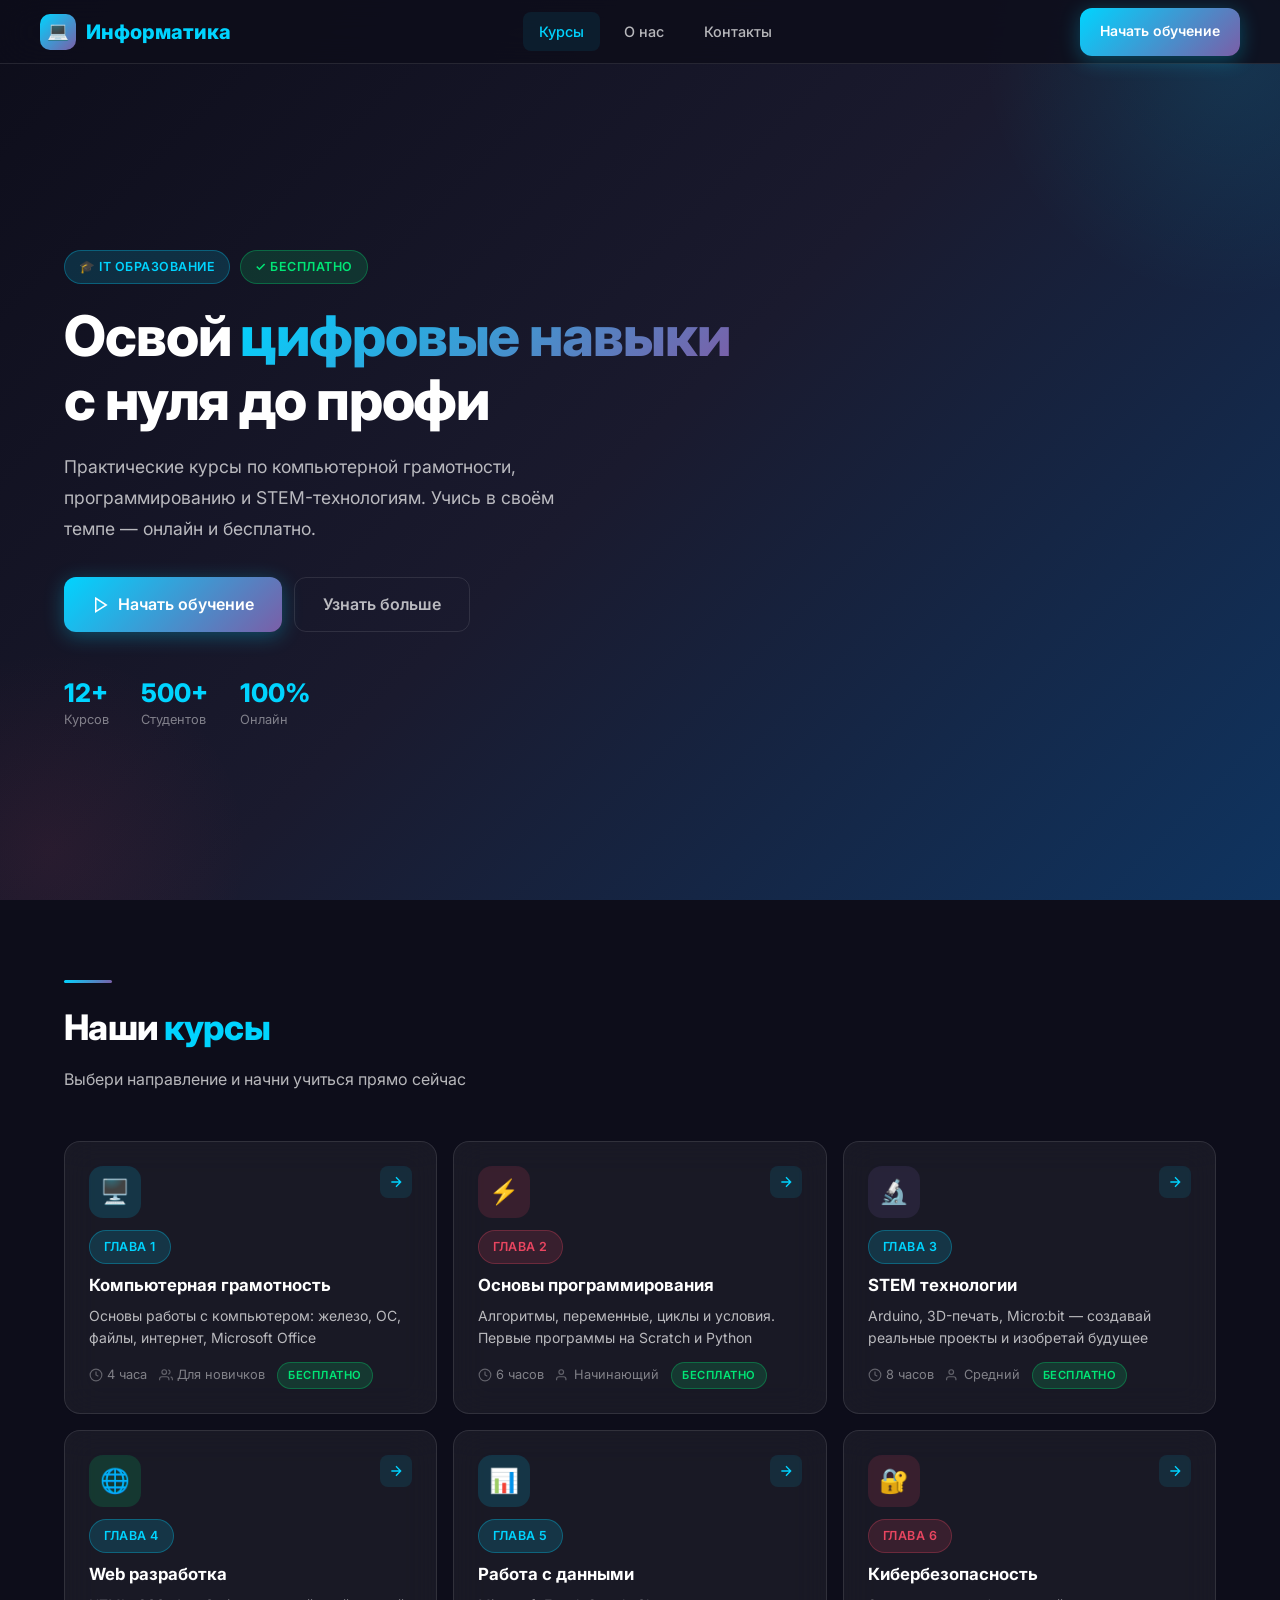
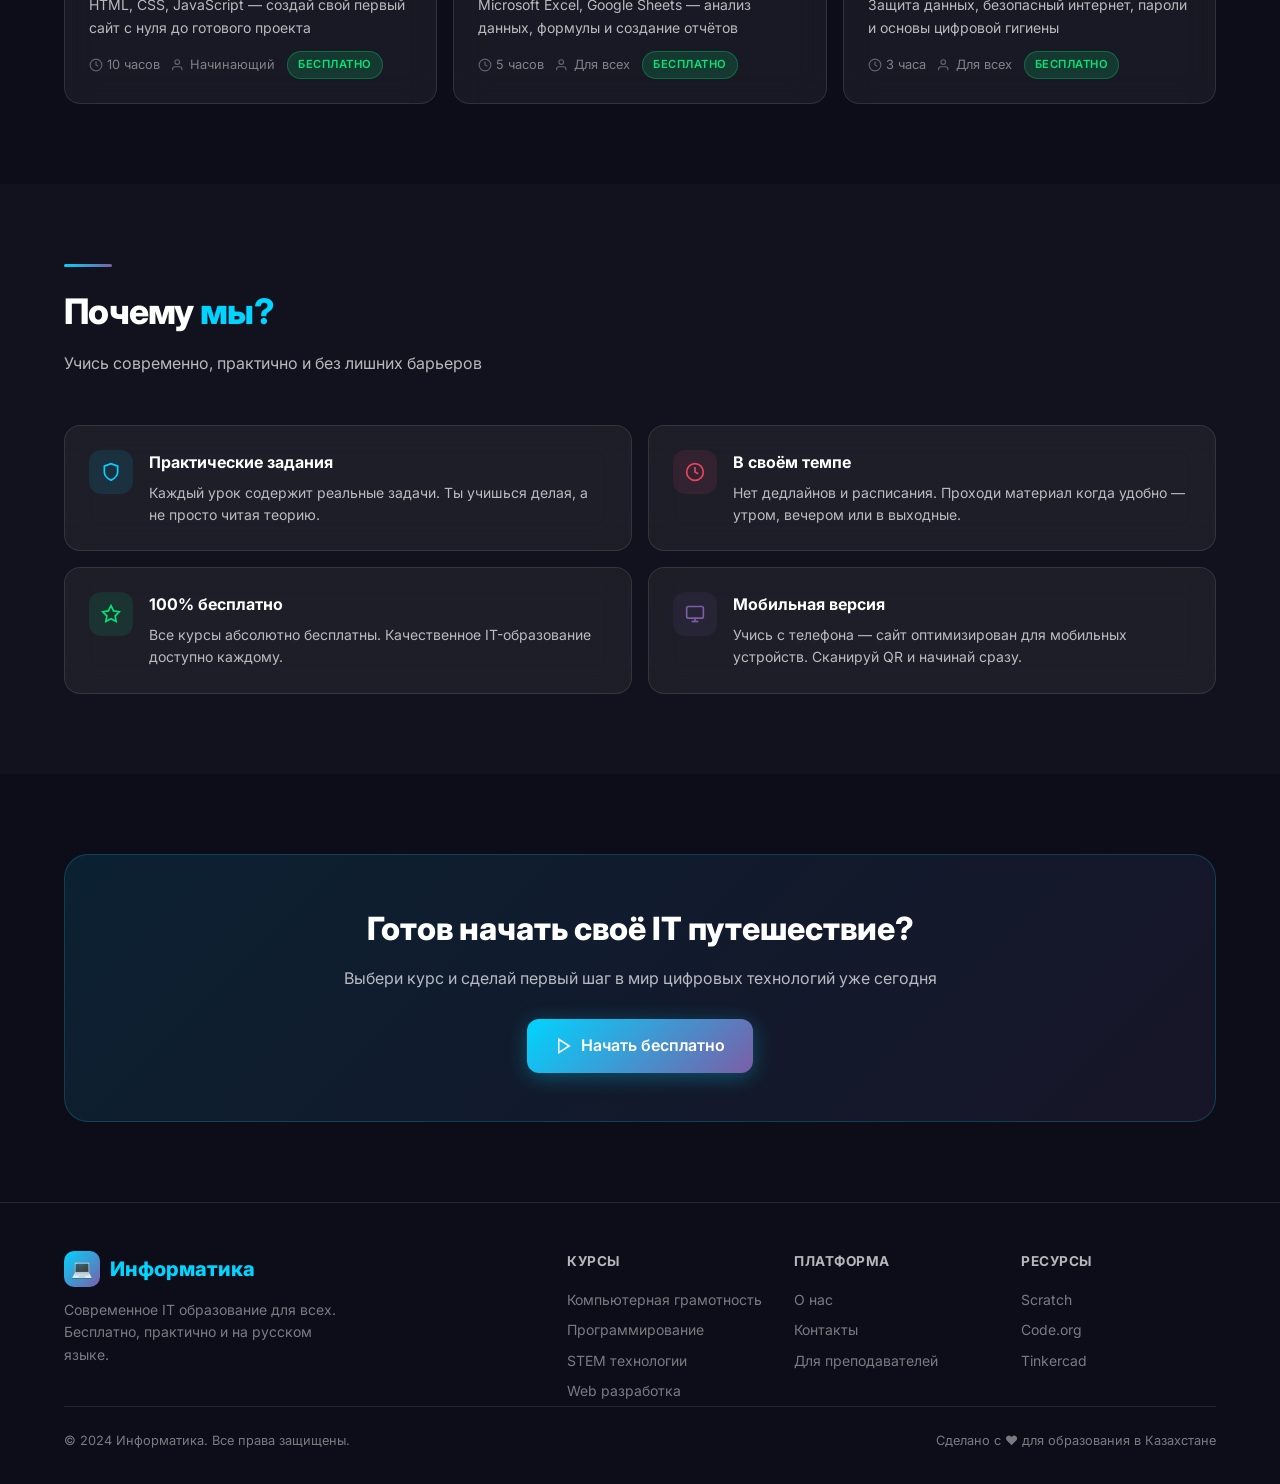
==== index.html @ bec2b143 "Initial commit: IT course platform — Informatika - index.html: main landing page with 6 course cards" ====
<!DOCTYPE html>
<html lang="ru">
<head>
  <meta charset="UTF-8">
  <meta name="viewport" content="width=device-width, initial-scale=1.0">
  <meta name="description" content="Информатика — онлайн курсы по IT и компьютерным технологиям">
  <title>Информатика | IT Курсы</title>
  <link rel="preconnect" href="https://fonts.googleapis.com">
  <link rel="preconnect" href="https://fonts.gstatic.com" crossorigin>
  <link href="https://fonts.googleapis.com/css2?family=Inter:wght@400;500;600;700;800&display=swap" rel="stylesheet">
  <link rel="stylesheet" href="css/style.css">
</head>
<body>

  <!-- NAVBAR -->
  <nav class="navbar" role="navigation" aria-label="Основная навигация">
    <div class="navbar-inner">
      <a href="index.html" class="nav-logo" aria-label="Информатика — главная">
        <div class="nav-logo-icon" aria-hidden="true">💻</div>
        <span>Инфор<span>матика</span></span>
      </a>
      <div class="nav-links" role="menubar">
        <a href="index.html" class="active" role="menuitem">Курсы</a>
        <a href="#features" role="menuitem">О нас</a>
        <a href="#contact" role="menuitem">Контакты</a>
      </div>
      <div class="nav-cta">
        <a href="#courses" class="btn btn-primary" style="padding:10px 20px;font-size:0.875rem;">Начать обучение</a>
      </div>
    </div>
  </nav>

  <!-- HERO -->
  <section class="hero" aria-label="Приветственный блок">
    <div class="container">
      <div class="hero-content">
        <div class="hero-eyebrow fade-up">
          <span class="badge badge-blue">🎓 IT Образование</span>
          <span class="badge badge-green">✓ Бесплатно</span>
        </div>
        <h1 class="hero-title fade-up fade-up-1">
          Освой <span class="gradient-text">цифровые навыки</span><br>с нуля до профи
        </h1>
        <p class="hero-desc fade-up fade-up-2">
          Практические курсы по компьютерной грамотности, программированию и STEM-технологиям.
          Учись в своём темпе — онлайн и бесплатно.
        </p>
        <div class="hero-actions fade-up fade-up-3">
          <a href="#courses" class="btn btn-primary">
            <svg width="18" height="18" fill="none" stroke="currentColor" stroke-width="2" viewBox="0 0 24 24" aria-hidden="true"><polygon points="5 3 19 12 5 21 5 3"/></svg>
            Начать обучение
          </a>
          <a href="#features" class="btn btn-outline">Узнать больше</a>
        </div>
        <div class="hero-stats fade-up fade-up-4" aria-label="Статистика платформы">
          <div class="stat-item">
            <span class="stat-value">12+</span>
            <span class="stat-label">Курсов</span>
          </div>
          <div class="stat-item">
            <span class="stat-value">500+</span>
            <span class="stat-label">Студентов</span>
          </div>
          <div class="stat-item">
            <span class="stat-value">100%</span>
            <span class="stat-label">Онлайн</span>
          </div>
        </div>
      </div>
    </div>
  </section>

  <!-- COURSES -->
  <section id="courses" class="section" aria-label="Каталог курсов">
    <div class="container">
      <div class="section-heading">
        <div class="divider" aria-hidden="true"></div>
        <h2>Наши <span class="accent">курсы</span></h2>
        <p>Выбери направление и начни учиться прямо сейчас</p>
      </div>

      <div class="courses-grid" role="list">

        <!-- Course 1 -->
        <a href="course.html" class="glass-card course-card" role="listitem" aria-label="Компьютерная грамотность">
          <div class="course-card-top">
            <div class="course-icon blue" aria-hidden="true">🖥️</div>
            <div class="course-arrow" aria-hidden="true">
              <svg width="16" height="16" fill="none" stroke="currentColor" stroke-width="2" viewBox="0 0 24 24"><path d="M5 12h14M12 5l7 7-7 7"/></svg>
            </div>
          </div>
          <div>
            <div style="margin-bottom:8px;"><span class="badge badge-blue">Глава 1</span></div>
            <h3>Компьютерная грамотность</h3>
            <p>Основы работы с компьютером: железо, ОС, файлы, интернет, Microsoft Office</p>
          </div>
          <div class="course-meta" aria-label="Информация о курсе">
            <span class="course-meta-item">
              <svg viewBox="0 0 24 24" fill="none" stroke="currentColor" stroke-width="2" aria-hidden="true"><circle cx="12" cy="12" r="10"/><polyline points="12 6 12 12 16 14"/></svg>
              4 часа
            </span>
            <span class="course-meta-item">
              <svg viewBox="0 0 24 24" fill="none" stroke="currentColor" stroke-width="2" aria-hidden="true"><path d="M17 21v-2a4 4 0 0 0-4-4H5a4 4 0 0 0-4 4v2"/><circle cx="9" cy="7" r="4"/><path d="M23 21v-2a4 4 0 0 0-3-3.87"/><path d="M16 3.13a4 4 0 0 1 0 7.75"/></svg>
              Для новичков
            </span>
            <span class="badge badge-green" style="font-size:0.7rem;padding:4px 10px;">Бесплатно</span>
          </div>
        </a>

        <!-- Course 2 -->
        <div class="glass-card course-card" role="listitem" aria-label="Основы программирования">
          <div class="course-card-top">
            <div class="course-icon red" aria-hidden="true">⚡</div>
            <div class="course-arrow" aria-hidden="true">
              <svg width="16" height="16" fill="none" stroke="currentColor" stroke-width="2" viewBox="0 0 24 24"><path d="M5 12h14M12 5l7 7-7 7"/></svg>
            </div>
          </div>
          <div>
            <div style="margin-bottom:8px;"><span class="badge badge-red">Глава 2</span></div>
            <h3>Основы программирования</h3>
            <p>Алгоритмы, переменные, циклы и условия. Первые программы на Scratch и Python</p>
          </div>
          <div class="course-meta">
            <span class="course-meta-item">
              <svg viewBox="0 0 24 24" fill="none" stroke="currentColor" stroke-width="2" aria-hidden="true"><circle cx="12" cy="12" r="10"/><polyline points="12 6 12 12 16 14"/></svg>
              6 часов
            </span>
            <span class="course-meta-item">
              <svg viewBox="0 0 24 24" fill="none" stroke="currentColor" stroke-width="2" aria-hidden="true"><path d="M17 21v-2a4 4 0 0 0-4-4H5a4 4 0 0 0-4 4v2"/><circle cx="9" cy="7" r="4"/></svg>
              Начинающий
            </span>
            <span class="badge badge-green" style="font-size:0.7rem;padding:4px 10px;">Бесплатно</span>
          </div>
        </div>

        <!-- Course 3 -->
        <div class="glass-card course-card" role="listitem" aria-label="STEM технологии">
          <div class="course-card-top">
            <div class="course-icon purple" aria-hidden="true">🔬</div>
            <div class="course-arrow" aria-hidden="true">
              <svg width="16" height="16" fill="none" stroke="currentColor" stroke-width="2" viewBox="0 0 24 24"><path d="M5 12h14M12 5l7 7-7 7"/></svg>
            </div>
          </div>
          <div>
            <div style="margin-bottom:8px;"><span class="badge badge-blue">Глава 3</span></div>
            <h3>STEM технологии</h3>
            <p>Arduino, 3D-печать, Micro:bit — создавай реальные проекты и изобретай будущее</p>
          </div>
          <div class="course-meta">
            <span class="course-meta-item">
              <svg viewBox="0 0 24 24" fill="none" stroke="currentColor" stroke-width="2" aria-hidden="true"><circle cx="12" cy="12" r="10"/><polyline points="12 6 12 12 16 14"/></svg>
              8 часов
            </span>
            <span class="course-meta-item">
              <svg viewBox="0 0 24 24" fill="none" stroke="currentColor" stroke-width="2" aria-hidden="true"><path d="M17 21v-2a4 4 0 0 0-4-4H5a4 4 0 0 0-4 4v2"/><circle cx="9" cy="7" r="4"/></svg>
              Средний
            </span>
            <span class="badge badge-green" style="font-size:0.7rem;padding:4px 10px;">Бесплатно</span>
          </div>
        </div>

        <!-- Course 4 -->
        <div class="glass-card course-card" role="listitem" aria-label="Web разработка">
          <div class="course-card-top">
            <div class="course-icon green" aria-hidden="true">🌐</div>
            <div class="course-arrow" aria-hidden="true">
              <svg width="16" height="16" fill="none" stroke="currentColor" stroke-width="2" viewBox="0 0 24 24"><path d="M5 12h14M12 5l7 7-7 7"/></svg>
            </div>
          </div>
          <div>
            <div style="margin-bottom:8px;"><span class="badge badge-blue">Глава 4</span></div>
            <h3>Web разработка</h3>
            <p>HTML, CSS, JavaScript — создай свой первый сайт с нуля до готового проекта</p>
          </div>
          <div class="course-meta">
            <span class="course-meta-item">
              <svg viewBox="0 0 24 24" fill="none" stroke="currentColor" stroke-width="2" aria-hidden="true"><circle cx="12" cy="12" r="10"/><polyline points="12 6 12 12 16 14"/></svg>
              10 часов
            </span>
            <span class="course-meta-item">
              <svg viewBox="0 0 24 24" fill="none" stroke="currentColor" stroke-width="2" aria-hidden="true"><path d="M17 21v-2a4 4 0 0 0-4-4H5a4 4 0 0 0-4 4v2"/><circle cx="9" cy="7" r="4"/></svg>
              Начинающий
            </span>
            <span class="badge badge-green" style="font-size:0.7rem;padding:4px 10px;">Бесплатно</span>
          </div>
        </div>

        <!-- Course 5 -->
        <div class="glass-card course-card" role="listitem" aria-label="Работа с данными">
          <div class="course-card-top">
            <div class="course-icon blue" aria-hidden="true">📊</div>
            <div class="course-arrow" aria-hidden="true">
              <svg width="16" height="16" fill="none" stroke="currentColor" stroke-width="2" viewBox="0 0 24 24"><path d="M5 12h14M12 5l7 7-7 7"/></svg>
            </div>
          </div>
          <div>
            <div style="margin-bottom:8px;"><span class="badge badge-blue">Глава 5</span></div>
            <h3>Работа с данными</h3>
            <p>Microsoft Excel, Google Sheets — анализ данных, формулы и создание отчётов</p>
          </div>
          <div class="course-meta">
            <span class="course-meta-item">
              <svg viewBox="0 0 24 24" fill="none" stroke="currentColor" stroke-width="2" aria-hidden="true"><circle cx="12" cy="12" r="10"/><polyline points="12 6 12 12 16 14"/></svg>
              5 часов
            </span>
            <span class="course-meta-item">
              <svg viewBox="0 0 24 24" fill="none" stroke="currentColor" stroke-width="2" aria-hidden="true"><path d="M17 21v-2a4 4 0 0 0-4-4H5a4 4 0 0 0-4 4v2"/><circle cx="9" cy="7" r="4"/></svg>
              Для всех
            </span>
            <span class="badge badge-green" style="font-size:0.7rem;padding:4px 10px;">Бесплатно</span>
          </div>
        </div>

        <!-- Course 6 -->
        <div class="glass-card course-card" role="listitem" aria-label="Кибербезопасность">
          <div class="course-card-top">
            <div class="course-icon red" aria-hidden="true">🔐</div>
            <div class="course-arrow" aria-hidden="true">
              <svg width="16" height="16" fill="none" stroke="currentColor" stroke-width="2" viewBox="0 0 24 24"><path d="M5 12h14M12 5l7 7-7 7"/></svg>
            </div>
          </div>
          <div>
            <div style="margin-bottom:8px;"><span class="badge badge-red">Глава 6</span></div>
            <h3>Кибербезопасность</h3>
            <p>Защита данных, безопасный интернет, пароли и основы цифровой гигиены</p>
          </div>
          <div class="course-meta">
            <span class="course-meta-item">
              <svg viewBox="0 0 24 24" fill="none" stroke="currentColor" stroke-width="2" aria-hidden="true"><circle cx="12" cy="12" r="10"/><polyline points="12 6 12 12 16 14"/></svg>
              3 часа
            </span>
            <span class="course-meta-item">
              <svg viewBox="0 0 24 24" fill="none" stroke="currentColor" stroke-width="2" aria-hidden="true"><path d="M17 21v-2a4 4 0 0 0-4-4H5a4 4 0 0 0-4 4v2"/><circle cx="9" cy="7" r="4"/></svg>
              Для всех
            </span>
            <span class="badge badge-green" style="font-size:0.7rem;padding:4px 10px;">Бесплатно</span>
          </div>
        </div>

      </div>
    </div>
  </section>

  <!-- FEATURES -->
  <section id="features" class="section" style="background:rgba(255,255,255,0.02);" aria-label="Преимущества">
    <div class="container">
      <div class="section-heading">
        <div class="divider" aria-hidden="true"></div>
        <h2>Почему <span class="accent">мы?</span></h2>
        <p>Учись современно, практично и без лишних барьеров</p>
      </div>

      <div class="features-grid">
        <div class="glass-card feature-card">
          <div class="feature-icon" aria-hidden="true">
            <svg viewBox="0 0 24 24" fill="none" stroke="currentColor" stroke-width="2"><path d="M12 22s8-4 8-10V5l-8-3-8 3v7c0 6 8 10 8 10z"/></svg>
          </div>
          <div class="feature-content">
            <h3>Практические задания</h3>
            <p>Каждый урок содержит реальные задачи. Ты учишься делая, а не просто читая теорию.</p>
          </div>
        </div>

        <div class="glass-card feature-card">
          <div class="feature-icon red" aria-hidden="true">
            <svg viewBox="0 0 24 24" fill="none" stroke="currentColor" stroke-width="2"><circle cx="12" cy="12" r="10"/><polyline points="12 6 12 12 16 14"/></svg>
          </div>
          <div class="feature-content">
            <h3>В своём темпе</h3>
            <p>Нет дедлайнов и расписания. Проходи материал когда удобно — утром, вечером или в выходные.</p>
          </div>
        </div>

        <div class="glass-card feature-card">
          <div class="feature-icon green" aria-hidden="true">
            <svg viewBox="0 0 24 24" fill="none" stroke="currentColor" stroke-width="2"><path d="M12 2l3.09 6.26L22 9.27l-5 4.87 1.18 6.88L12 17.77l-6.18 3.25L7 14.14 2 9.27l6.91-1.01L12 2z"/></svg>
          </div>
          <div class="feature-content">
            <h3>100% бесплатно</h3>
            <p>Все курсы абсолютно бесплатны. Качественное IT-образование доступно каждому.</p>
          </div>
        </div>

        <div class="glass-card feature-card">
          <div class="feature-icon purple" aria-hidden="true">
            <svg viewBox="0 0 24 24" fill="none" stroke="currentColor" stroke-width="2"><rect x="2" y="3" width="20" height="14" rx="2" ry="2"/><line x1="8" y1="21" x2="16" y2="21"/><line x1="12" y1="17" x2="12" y2="21"/></svg>
          </div>
          <div class="feature-content">
            <h3>Мобильная версия</h3>
            <p>Учись с телефона — сайт оптимизирован для мобильных устройств. Сканируй QR и начинай сразу.</p>
          </div>
        </div>
      </div>
    </div>
  </section>

  <!-- CTA -->
  <section class="section" id="contact" aria-label="Призыв к действию">
    <div class="container">
      <div class="cta-banner">
        <h2>Готов начать своё <span class="gradient-text">IT путешествие?</span></h2>
        <p>Выбери курс и сделай первый шаг в мир цифровых технологий уже сегодня</p>
        <a href="#courses" class="btn btn-primary">
          <svg width="18" height="18" fill="none" stroke="currentColor" stroke-width="2" viewBox="0 0 24 24" aria-hidden="true"><polygon points="5 3 19 12 5 21 5 3"/></svg>
          Начать бесплатно
        </a>
      </div>
    </div>
  </section>

  <!-- FOOTER -->
  <footer role="contentinfo">
    <div class="container">
      <div class="footer-inner">
        <div class="footer-brand">
          <a href="index.html" class="nav-logo" style="margin-bottom:0;">
            <div class="nav-logo-icon" aria-hidden="true">💻</div>
            <span>Инфор<span>матика</span></span>
          </a>
          <p>Современное IT образование для всех. Бесплатно, практично и на русском языке.</p>
        </div>

        <nav class="footer-links-grid" aria-label="Навигация в подвале">
          <div class="footer-col">
            <h4>Курсы</h4>
            <a href="course.html">Компьютерная грамотность</a>
            <a href="#">Программирование</a>
            <a href="#">STEM технологии</a>
            <a href="#">Web разработка</a>
          </div>
          <div class="footer-col">
            <h4>Платформа</h4>
            <a href="#">О нас</a>
            <a href="#">Контакты</a>
            <a href="#">Для преподавателей</a>
          </div>
          <div class="footer-col">
            <h4>Ресурсы</h4>
            <a href="#">Scratch</a>
            <a href="#">Code.org</a>
            <a href="#">Tinkercad</a>
          </div>
        </nav>
      </div>

      <div class="footer-bottom">
        <p>© 2024 Информатика. Все права защищены.</p>
        <p>Сделано с ❤ для образования в Казахстане</p>
      </div>
    </div>
  </footer>

  <!-- BACK TO TOP -->
  <button class="back-to-top" id="backToTop" aria-label="Вернуться наверх">
    <svg fill="none" stroke="currentColor" stroke-width="2" viewBox="0 0 24 24" aria-hidden="true"><path d="M18 15l-6-6-6 6"/></svg>
  </button>

  <script src="js/main.js"></script>
</body>
</html>
---- css/style.css ----
/* ===== CSS VARIABLES ===== */
:root {
  --bg-primary: #0d0d1a;
  --bg-secondary: #1a1a2e;
  --bg-card: rgba(255, 255, 255, 0.05);
  --bg-card-hover: rgba(255, 255, 255, 0.09);
  --border-glass: rgba(255, 255, 255, 0.1);
  --accent-blue: #00d4ff;
  --accent-red: #e94560;
  --accent-purple: #7b5ea7;
  --text-primary: #ffffff;
  --text-secondary: rgba(255, 255, 255, 0.7);
  --text-muted: rgba(255, 255, 255, 0.45);
  --gradient-hero: linear-gradient(135deg, #0d0d1a 0%, #1a1a2e 50%, #0f3460 100%);
  --gradient-accent: linear-gradient(135deg, #00d4ff, #7b5ea7);
  --gradient-red: linear-gradient(135deg, #e94560, #ff6b6b);
  --shadow-glass: 0 8px 32px rgba(0, 0, 0, 0.4);
  --shadow-card: 0 4px 24px rgba(0, 212, 255, 0.1);
  --radius-card: 16px;
  --radius-btn: 12px;
  --transition: all 0.3s cubic-bezier(0.4, 0, 0.2, 1);
  --font-main: 'Inter', -apple-system, BlinkMacSystemFont, sans-serif;
}

/* ===== RESET & BASE ===== */
*, *::before, *::after { box-sizing: border-box; margin: 0; padding: 0; }

html { font-size: 16px; scroll-behavior: smooth; }

body {
  font-family: var(--font-main);
  background: var(--bg-primary);
  color: var(--text-primary);
  line-height: 1.6;
  min-height: 100dvh;
  overflow-x: hidden;
}

img { max-width: 100%; height: auto; display: block; }
a { text-decoration: none; color: inherit; }
ul { list-style: none; }

/* ===== SCROLLBAR ===== */
::-webkit-scrollbar { width: 4px; }
::-webkit-scrollbar-track { background: var(--bg-secondary); }
::-webkit-scrollbar-thumb { background: var(--accent-blue); border-radius: 2px; }

/* ===== GLASS CARD ===== */
.glass-card {
  background: var(--bg-card);
  backdrop-filter: blur(16px);
  -webkit-backdrop-filter: blur(16px);
  border: 1px solid var(--border-glass);
  border-radius: var(--radius-card);
  transition: var(--transition);
}
.glass-card:hover {
  background: var(--bg-card-hover);
  border-color: rgba(0, 212, 255, 0.3);
  box-shadow: var(--shadow-card);
  transform: translateY(-2px);
}

/* ===== BUTTONS ===== */
.btn {
  display: inline-flex;
  align-items: center;
  justify-content: center;
  gap: 8px;
  padding: 14px 28px;
  border-radius: var(--radius-btn);
  font-size: 1rem;
  font-weight: 600;
  cursor: pointer;
  border: none;
  transition: var(--transition);
  min-height: 48px;
  touch-action: manipulation;
  white-space: nowrap;
}
.btn-primary {
  background: var(--gradient-accent);
  color: #fff;
  box-shadow: 0 4px 20px rgba(0, 212, 255, 0.3);
}
.btn-primary:hover { box-shadow: 0 6px 30px rgba(0, 212, 255, 0.5); transform: translateY(-1px); }
.btn-primary:active { transform: scale(0.97); }

.btn-outline {
  background: transparent;
  border: 1px solid var(--border-glass);
  color: var(--text-secondary);
}
.btn-outline:hover { border-color: var(--accent-blue); color: var(--accent-blue); }

.btn-red {
  background: var(--gradient-red);
  color: #fff;
  box-shadow: 0 4px 20px rgba(233, 69, 96, 0.3);
}
.btn-red:hover { box-shadow: 0 6px 30px rgba(233, 69, 96, 0.5); transform: translateY(-1px); }

/* ===== LAYOUT ===== */
.container { width: 100%; max-width: 1200px; margin: 0 auto; padding: 0 16px; }
.section { padding: 64px 0; }

/* ===== BADGE ===== */
.badge {
  display: inline-flex;
  align-items: center;
  gap: 6px;
  padding: 6px 14px;
  border-radius: 100px;
  font-size: 0.78rem;
  font-weight: 600;
  letter-spacing: 0.5px;
  text-transform: uppercase;
}
.badge-blue { background: rgba(0, 212, 255, 0.15); color: var(--accent-blue); border: 1px solid rgba(0, 212, 255, 0.3); }
.badge-red { background: rgba(233, 69, 96, 0.15); color: var(--accent-red); border: 1px solid rgba(233, 69, 96, 0.3); }
.badge-green { background: rgba(0, 230, 118, 0.15); color: #00e676; border: 1px solid rgba(0, 230, 118, 0.3); }

/* ===== NAVBAR ===== */
.navbar {
  position: fixed;
  top: 0; left: 0; right: 0;
  z-index: 100;
  padding: 0 16px;
  height: 64px;
  display: flex;
  align-items: center;
  background: rgba(13, 13, 26, 0.85);
  backdrop-filter: blur(20px);
  -webkit-backdrop-filter: blur(20px);
  border-bottom: 1px solid var(--border-glass);
}
.navbar-inner {
  max-width: 1200px;
  margin: 0 auto;
  width: 100%;
  display: flex;
  align-items: center;
  justify-content: space-between;
  gap: 16px;
}
.nav-logo {
  display: flex;
  align-items: center;
  gap: 10px;
  font-size: 1.25rem;
  font-weight: 800;
  color: var(--text-primary);
}
.nav-logo-icon {
  width: 36px;
  height: 36px;
  background: var(--gradient-accent);
  border-radius: 10px;
  display: flex;
  align-items: center;
  justify-content: center;
  font-size: 1.1rem;
}
.nav-logo span { color: var(--accent-blue); }

.nav-links {
  display: none;
  align-items: center;
  gap: 8px;
}
.nav-links a {
  padding: 8px 16px;
  border-radius: 8px;
  color: var(--text-secondary);
  font-size: 0.9rem;
  font-weight: 500;
  transition: var(--transition);
}
.nav-links a:hover, .nav-links a.active { color: var(--accent-blue); background: rgba(0, 212, 255, 0.08); }

.nav-cta { display: none; }
.nav-back {
  display: flex;
  align-items: center;
  gap: 6px;
  color: var(--text-secondary);
  font-size: 0.9rem;
  padding: 8px 0;
  transition: var(--transition);
}
.nav-back:hover { color: var(--accent-blue); }
.nav-back svg { width: 18px; height: 18px; }

/* ===== HERO ===== */
.hero {
  min-height: 100dvh;
  display: flex;
  align-items: center;
  padding-top: 80px;
  background: var(--gradient-hero);
  position: relative;
  overflow: hidden;
}
.hero::before {
  content: '';
  position: absolute;
  top: -200px; right: -200px;
  width: 500px; height: 500px;
  background: radial-gradient(circle, rgba(0, 212, 255, 0.12), transparent 70%);
  border-radius: 50%;
  pointer-events: none;
}
.hero::after {
  content: '';
  position: absolute;
  bottom: -150px; left: -150px;
  width: 400px; height: 400px;
  background: radial-gradient(circle, rgba(233, 69, 96, 0.08), transparent 70%);
  border-radius: 50%;
  pointer-events: none;
}
.hero-content {
  position: relative;
  z-index: 1;
  max-width: 720px;
}
.hero-eyebrow {
  display: flex;
  align-items: center;
  gap: 10px;
  margin-bottom: 20px;
  flex-wrap: wrap;
}
.hero-title {
  font-size: clamp(2rem, 8vw, 3.5rem);
  font-weight: 800;
  line-height: 1.15;
  margin-bottom: 20px;
  letter-spacing: -0.02em;
}
.hero-title .gradient-text {
  background: var(--gradient-accent);
  -webkit-background-clip: text;
  -webkit-text-fill-color: transparent;
  background-clip: text;
}
.hero-desc {
  color: var(--text-secondary);
  font-size: 1.1rem;
  margin-bottom: 32px;
  max-width: 540px;
  line-height: 1.75;
}
.hero-actions {
  display: flex;
  gap: 12px;
  flex-wrap: wrap;
  margin-bottom: 48px;
}
.hero-stats {
  display: flex;
  gap: 32px;
  flex-wrap: wrap;
}
.stat-item { display: flex; flex-direction: column; }
.stat-value {
  font-size: 1.6rem;
  font-weight: 800;
  color: var(--accent-blue);
  line-height: 1;
}
.stat-label {
  font-size: 0.8rem;
  color: var(--text-muted);
  margin-top: 4px;
}

/* ===== SECTION HEADING ===== */
.section-heading { margin-bottom: 48px; }
.section-heading h2 {
  font-size: clamp(1.6rem, 5vw, 2.2rem);
  font-weight: 800;
  letter-spacing: -0.02em;
  margin-bottom: 12px;
}
.section-heading p { color: var(--text-secondary); font-size: 1rem; max-width: 500px; }
.section-heading .accent { color: var(--accent-blue); }

/* ===== COURSE CARDS GRID ===== */
.courses-grid {
  display: grid;
  grid-template-columns: 1fr;
  gap: 16px;
}
.course-card {
  padding: 24px;
  cursor: pointer;
  display: flex;
  flex-direction: column;
  gap: 12px;
}
.course-card-top { display: flex; align-items: flex-start; justify-content: space-between; gap: 12px; }
.course-icon {
  width: 52px; height: 52px;
  border-radius: 14px;
  display: flex;
  align-items: center;
  justify-content: center;
  font-size: 1.5rem;
  flex-shrink: 0;
}
.course-icon.blue { background: rgba(0, 212, 255, 0.15); }
.course-icon.red { background: rgba(233, 69, 96, 0.15); }
.course-icon.purple { background: rgba(123, 94, 167, 0.15); }
.course-icon.green { background: rgba(0, 230, 118, 0.15); }

.course-card h3 { font-size: 1.05rem; font-weight: 700; margin-bottom: 6px; }
.course-card p { color: var(--text-secondary); font-size: 0.875rem; line-height: 1.6; flex: 1; }
.course-meta { display: flex; gap: 12px; flex-wrap: wrap; align-items: center; }
.course-meta-item {
  display: flex;
  align-items: center;
  gap: 4px;
  font-size: 0.8rem;
  color: var(--text-muted);
}
.course-meta-item svg { width: 14px; height: 14px; opacity: 0.7; }
.course-arrow {
  width: 32px; height: 32px;
  border-radius: 8px;
  background: rgba(0, 212, 255, 0.1);
  display: flex;
  align-items: center;
  justify-content: center;
  flex-shrink: 0;
  color: var(--accent-blue);
  transition: var(--transition);
}
.course-card:hover .course-arrow {
  background: var(--accent-blue);
  color: #fff;
  transform: translateX(2px);
}

/* ===== FEATURES ===== */
.features-grid {
  display: grid;
  grid-template-columns: 1fr;
  gap: 16px;
}
.feature-card { padding: 24px; display: flex; gap: 16px; }
.feature-icon {
  width: 44px; height: 44px;
  border-radius: 12px;
  background: rgba(0, 212, 255, 0.1);
  display: flex;
  align-items: center;
  justify-content: center;
  flex-shrink: 0;
  color: var(--accent-blue);
}
.feature-icon svg { width: 20px; height: 20px; }
.feature-icon.red { background: rgba(233, 69, 96, 0.1); color: var(--accent-red); }
.feature-icon.green { background: rgba(0, 230, 118, 0.1); color: #00e676; }
.feature-icon.purple { background: rgba(123, 94, 167, 0.1); color: var(--accent-purple); }

.feature-content h3 { font-size: 1rem; font-weight: 700; margin-bottom: 6px; }
.feature-content p { font-size: 0.875rem; color: var(--text-secondary); line-height: 1.6; }

/* ===== CTA BANNER ===== */
.cta-banner {
  padding: 48px 32px;
  border-radius: 24px;
  background: linear-gradient(135deg, rgba(0, 212, 255, 0.1), rgba(123, 94, 167, 0.1));
  border: 1px solid rgba(0, 212, 255, 0.2);
  text-align: center;
}
.cta-banner h2 {
  font-size: clamp(1.4rem, 5vw, 2rem);
  font-weight: 800;
  margin-bottom: 12px;
}
.cta-banner p { color: var(--text-secondary); margin-bottom: 28px; font-size: 1rem; }

/* ===== FOOTER ===== */
footer {
  padding: 48px 0 32px;
  border-top: 1px solid var(--border-glass);
}
.footer-inner {
  display: flex;
  flex-direction: column;
  gap: 32px;
}
.footer-brand { max-width: 280px; }
.footer-brand p { color: var(--text-muted); font-size: 0.875rem; margin-top: 12px; line-height: 1.6; }
.footer-links-grid {
  display: grid;
  grid-template-columns: repeat(2, 1fr);
  gap: 24px;
}
.footer-col h4 { font-size: 0.85rem; font-weight: 700; color: var(--text-secondary); margin-bottom: 12px; text-transform: uppercase; letter-spacing: 0.5px; }
.footer-col a {
  display: block;
  color: var(--text-muted);
  font-size: 0.875rem;
  padding: 4px 0;
  transition: var(--transition);
}
.footer-col a:hover { color: var(--accent-blue); }
.footer-bottom {
  border-top: 1px solid var(--border-glass);
  padding-top: 24px;
  display: flex;
  flex-direction: column;
  gap: 8px;
  align-items: center;
  text-align: center;
}
.footer-bottom p { font-size: 0.8rem; color: var(--text-muted); }

/* ===== COURSE PAGE ===== */
.course-page-hero {
  padding-top: 80px;
  padding-bottom: 0;
  background: var(--gradient-hero);
  position: relative;
  overflow: hidden;
}
.course-page-hero::before {
  content: '';
  position: absolute;
  top: -100px; right: -100px;
  width: 400px; height: 400px;
  background: radial-gradient(circle, rgba(0, 212, 255, 0.1), transparent 70%);
  border-radius: 50%;
  pointer-events: none;
}
.course-hero-content {
  padding: 48px 0 0;
  position: relative;
  z-index: 1;
}
.course-hero-content h1 {
  font-size: clamp(1.8rem, 6vw, 3rem);
  font-weight: 800;
  margin: 16px 0;
  line-height: 1.2;
  letter-spacing: -0.02em;
}
.course-hero-content .desc {
  color: var(--text-secondary);
  font-size: 1rem;
  line-height: 1.75;
  margin-bottom: 24px;
  max-width: 600px;
}
.course-hero-meta {
  display: flex;
  gap: 16px;
  flex-wrap: wrap;
  margin-bottom: 32px;
}
.course-hero-img {
  width: 100%;
  height: 200px;
  object-fit: cover;
  border-radius: 16px 16px 0 0;
  margin-top: 32px;
  opacity: 0.6;
}

/* ===== STICKY ENROLL BAR ===== */
.enroll-bar {
  position: sticky;
  top: 64px;
  z-index: 50;
  background: rgba(13, 13, 26, 0.9);
  backdrop-filter: blur(16px);
  border-bottom: 1px solid var(--border-glass);
  padding: 12px 16px;
  display: flex;
  align-items: center;
  justify-content: space-between;
  gap: 12px;
}
.enroll-bar-title {
  font-size: 0.9rem;
  font-weight: 600;
  color: var(--text-secondary);
  display: none;
}
.enroll-bar .btn { padding: 12px 24px; font-size: 0.9rem; }

/* ===== MODULES / CURRICULUM ===== */
.module-list { display: flex; flex-direction: column; gap: 12px; }
.module-item {
  padding: 20px;
  display: flex;
  gap: 16px;
  align-items: flex-start;
  cursor: pointer;
}
.module-num {
  width: 36px; height: 36px;
  border-radius: 10px;
  background: rgba(0, 212, 255, 0.1);
  display: flex;
  align-items: center;
  justify-content: center;
  font-size: 0.85rem;
  font-weight: 700;
  color: var(--accent-blue);
  flex-shrink: 0;
}
.module-content h4 { font-size: 0.95rem; font-weight: 700; margin-bottom: 4px; }
.module-content p { font-size: 0.8rem; color: var(--text-muted); }

/* ===== SKILL TAGS ===== */
.skills-list {
  display: flex;
  flex-wrap: wrap;
  gap: 10px;
}
.skill-tag {
  padding: 8px 16px;
  border-radius: 100px;
  background: var(--bg-card);
  border: 1px solid var(--border-glass);
  font-size: 0.8rem;
  font-weight: 500;
  color: var(--text-secondary);
  display: flex;
  align-items: center;
  gap: 6px;
}
.skill-tag::before {
  content: '';
  width: 6px; height: 6px;
  border-radius: 50%;
  background: var(--accent-blue);
}

/* ===== TOOLS GRID ===== */
.tools-grid {
  display: grid;
  grid-template-columns: repeat(2, 1fr);
  gap: 12px;
}
.tool-card {
  padding: 16px;
  display: flex;
  align-items: center;
  gap: 12px;
  font-size: 0.875rem;
  font-weight: 500;
}
.tool-emoji { font-size: 1.4rem; }

/* ===== PROGRESS BAR ===== */
.progress-section { margin-bottom: 32px; }
.progress-label {
  display: flex;
  justify-content: space-between;
  font-size: 0.8rem;
  color: var(--text-muted);
  margin-bottom: 8px;
}
.progress-track {
  height: 4px;
  background: rgba(255,255,255,0.1);
  border-radius: 2px;
  overflow: hidden;
}
.progress-fill {
  height: 100%;
  border-radius: 2px;
  background: var(--gradient-accent);
  transition: width 1s ease;
}

/* ===== BACK TO TOP ===== */
.back-to-top {
  position: fixed;
  bottom: 24px; right: 16px;
  width: 48px; height: 48px;
  border-radius: 50%;
  background: var(--gradient-accent);
  border: none;
  cursor: pointer;
  display: flex;
  align-items: center;
  justify-content: center;
  box-shadow: 0 4px 20px rgba(0, 212, 255, 0.3);
  opacity: 0;
  transform: translateY(20px);
  transition: var(--transition);
  z-index: 99;
}
.back-to-top.visible { opacity: 1; transform: translateY(0); }
.back-to-top svg { width: 20px; height: 20px; color: #fff; }

/* ===== DIVIDER ===== */
.divider {
  width: 48px; height: 3px;
  background: var(--gradient-accent);
  border-radius: 2px;
  margin-bottom: 16px;
}

/* ===== RESPONSIVE ===== */
@media (min-width: 480px) {
  .tools-grid { grid-template-columns: repeat(3, 1fr); }
}

@media (min-width: 768px) {
  .container { padding: 0 24px; }
  .nav-links { display: flex; }
  .nav-cta { display: flex; }
  .nav-back { display: flex; }
  .courses-grid { grid-template-columns: repeat(2, 1fr); }
  .features-grid { grid-template-columns: repeat(2, 1fr); }
  .footer-inner { flex-direction: row; justify-content: space-between; }
  .footer-links-grid { grid-template-columns: repeat(3, 1fr); gap: 32px; }
  .footer-bottom { flex-direction: row; justify-content: space-between; }
  .enroll-bar-title { display: block; }
  .tools-grid { grid-template-columns: repeat(3, 1fr); }
}

@media (min-width: 1024px) {
  .section { padding: 80px 0; }
  .courses-grid { grid-template-columns: repeat(3, 1fr); }
  .features-grid { grid-template-columns: repeat(2, 1fr); }
  .tools-grid { grid-template-columns: repeat(4, 1fr); }
  .course-hero-img { height: 300px; }
}

/* ===== ANIMATIONS ===== */
@keyframes fadeUp {
  from { opacity: 0; transform: translateY(24px); }
  to   { opacity: 1; transform: translateY(0); }
}
.fade-up { animation: fadeUp 0.6s ease both; }
.fade-up-1 { animation-delay: 0.1s; }
.fade-up-2 { animation-delay: 0.2s; }
.fade-up-3 { animation-delay: 0.3s; }
.fade-up-4 { animation-delay: 0.4s; }

@media (prefers-reduced-motion: reduce) {
  *, .fade-up, .glass-card, .btn { animation: none !important; transition: none !important; }
}
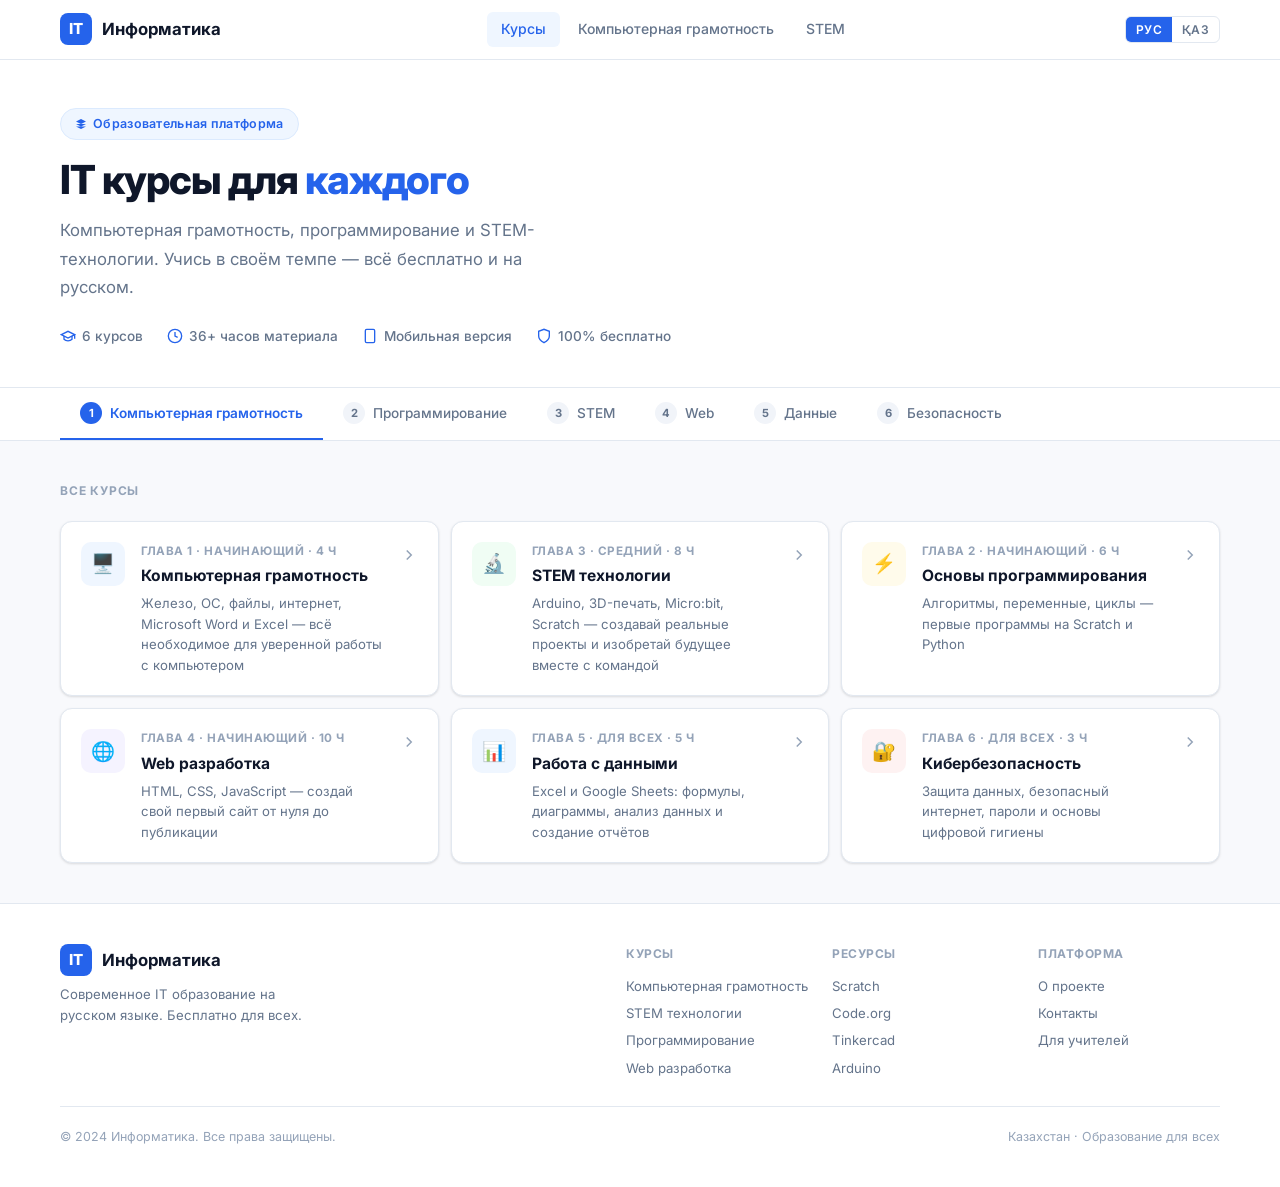
==== commit 3b8bf985: "Redesign: clean editorial layout, full ivox.kz content - Complete UX redesign: white/light bg, blue " ====
--- a/index.html
+++ b/index.html
@@ -3,7 +3,7 @@
 <head>
   <meta charset="UTF-8">
   <meta name="viewport" content="width=device-width, initial-scale=1.0">
-  <meta name="description" content="Информатика — онлайн курсы по IT и компьютерным технологиям">
+  <meta name="description" content="Информатика — онлайн курсы по IT: компьютерная грамотность, программирование, STEM">
   <title>Информатика | IT Курсы</title>
   <link rel="preconnect" href="https://fonts.googleapis.com">
   <link rel="preconnect" href="https://fonts.gstatic.com" crossorigin>
@@ -12,347 +12,202 @@
 </head>
 <body>
 
-  <!-- NAVBAR -->
   <nav class="navbar" role="navigation" aria-label="Основная навигация">
     <div class="navbar-inner">
       <a href="index.html" class="nav-logo" aria-label="Информатика — главная">
-        <div class="nav-logo-icon" aria-hidden="true">💻</div>
-        <span>Инфор<span>матика</span></span>
+        <div class="nav-logo-mark" aria-hidden="true">IT</div>
+        Информатика
       </a>
-      <div class="nav-links" role="menubar">
-        <a href="index.html" class="active" role="menuitem">Курсы</a>
-        <a href="#features" role="menuitem">О нас</a>
-        <a href="#contact" role="menuitem">Контакты</a>
-      </div>
-      <div class="nav-cta">
-        <a href="#courses" class="btn btn-primary" style="padding:10px 20px;font-size:0.875rem;">Начать обучение</a>
+      <div class="nav-links">
+        <a href="index.html" class="active">Курсы</a>
+        <a href="course.html">Компьютерная грамотность</a>
+        <a href="stem.html">STEM</a>
+      </div>
+      <div class="lang-switch" role="group" aria-label="Выбор языка">
+        <button class="active" aria-pressed="true">РУС</button>
+        <button aria-pressed="false">ҚАЗ</button>
       </div>
     </div>
   </nav>
 
   <!-- HERO -->
-  <section class="hero" aria-label="Приветственный блок">
-    <div class="container">
-      <div class="hero-content">
-        <div class="hero-eyebrow fade-up">
-          <span class="badge badge-blue">🎓 IT Образование</span>
-          <span class="badge badge-green">✓ Бесплатно</span>
-        </div>
-        <h1 class="hero-title fade-up fade-up-1">
-          Освой <span class="gradient-text">цифровые навыки</span><br>с нуля до профи
-        </h1>
-        <p class="hero-desc fade-up fade-up-2">
-          Практические курсы по компьютерной грамотности, программированию и STEM-технологиям.
-          Учись в своём темпе — онлайн и бесплатно.
-        </p>
-        <div class="hero-actions fade-up fade-up-3">
-          <a href="#courses" class="btn btn-primary">
-            <svg width="18" height="18" fill="none" stroke="currentColor" stroke-width="2" viewBox="0 0 24 24" aria-hidden="true"><polygon points="5 3 19 12 5 21 5 3"/></svg>
-            Начать обучение
+  <div class="page-hero">
+    <div class="page-hero-inner">
+      <div class="hero-kicker" aria-label="Тип платформы">
+        <svg width="12" height="12" viewBox="0 0 24 24" fill="currentColor" aria-hidden="true"><path d="M12 2L2 7l10 5 10-5-10-5zM2 17l10 5 10-5M2 12l10 5 10-5"/></svg>
+        Образовательная платформа
+      </div>
+      <h1>IT курсы для <span>каждого</span></h1>
+      <p>Компьютерная грамотность, программирование и STEM-технологии. Учись в своём темпе — всё бесплатно и на русском.</p>
+      <div class="hero-meta" aria-label="Характеристики платформы">
+        <div class="hero-meta-item">
+          <svg viewBox="0 0 24 24" fill="none" stroke="currentColor" stroke-width="2" aria-hidden="true"><path d="M22 10v6M2 10l10-5 10 5-10 5-10-5z"/><path d="M6 12v5c3 3 9 3 12 0v-5"/></svg>
+          6 курсов
+        </div>
+        <div class="hero-meta-item">
+          <svg viewBox="0 0 24 24" fill="none" stroke="currentColor" stroke-width="2" aria-hidden="true"><circle cx="12" cy="12" r="10"/><polyline points="12 6 12 12 16 14"/></svg>
+          36+ часов материала
+        </div>
+        <div class="hero-meta-item">
+          <svg viewBox="0 0 24 24" fill="none" stroke="currentColor" stroke-width="2" aria-hidden="true"><rect x="5" y="2" width="14" height="20" rx="2"/><line x1="12" y1="18" x2="12.01" y2="18"/></svg>
+          Мобильная версия
+        </div>
+        <div class="hero-meta-item">
+          <svg viewBox="0 0 24 24" fill="none" stroke="currentColor" stroke-width="2" aria-hidden="true"><path d="M12 22s8-4 8-10V5l-8-3-8 3v7c0 6 8 10 8 10z"/></svg>
+          100% бесплатно
+        </div>
+      </div>
+    </div>
+  </div>
+
+  <!-- CHAPTER TABS -->
+  <div class="chapter-nav" role="tablist" aria-label="Разделы курсов">
+    <div class="chapter-nav-inner">
+      <button class="chapter-tab active" role="tab" aria-selected="true">
+        <span class="chapter-tab-num" aria-hidden="true">1</span> Компьютерная грамотность
+      </button>
+      <button class="chapter-tab" role="tab" aria-selected="false">
+        <span class="chapter-tab-num" aria-hidden="true">2</span> Программирование
+      </button>
+      <button class="chapter-tab" role="tab" aria-selected="false">
+        <span class="chapter-tab-num" aria-hidden="true">3</span> STEM
+      </button>
+      <button class="chapter-tab" role="tab" aria-selected="false">
+        <span class="chapter-tab-num" aria-hidden="true">4</span> Web
+      </button>
+      <button class="chapter-tab" role="tab" aria-selected="false">
+        <span class="chapter-tab-num" aria-hidden="true">5</span> Данные
+      </button>
+      <button class="chapter-tab" role="tab" aria-selected="false">
+        <span class="chapter-tab-num" aria-hidden="true">6</span> Безопасность
+      </button>
+    </div>
+  </div>
+
+  <!-- COURSES -->
+  <div class="courses-section">
+    <div class="container-wide">
+      <p class="section-label">Все курсы</p>
+      <div class="courses-grid" role="list">
+
+        <a href="course.html" class="course-card" role="listitem" aria-label="Перейти к курсу: Компьютерная грамотность">
+          <div class="course-card-icon" aria-hidden="true">🖥️</div>
+          <div class="course-card-body">
+            <div class="course-card-chapter">Глава 1 · Начинающий · 4 ч</div>
+            <div class="course-card-title">Компьютерная грамотность</div>
+            <div class="course-card-desc">Железо, ОС, файлы, интернет, Microsoft Word и Excel — всё необходимое для уверенной работы с компьютером</div>
+          </div>
+          <div class="course-card-arrow" aria-hidden="true">
+            <svg viewBox="0 0 24 24" fill="none" stroke="currentColor" stroke-width="2"><path d="M9 18l6-6-6-6"/></svg>
+          </div>
+        </a>
+
+        <a href="stem.html" class="course-card" role="listitem" aria-label="Перейти к курсу: STEM технологии">
+          <div class="course-card-icon green" aria-hidden="true">🔬</div>
+          <div class="course-card-body">
+            <div class="course-card-chapter">Глава 3 · Средний · 8 ч</div>
+            <div class="course-card-title">STEM технологии</div>
+            <div class="course-card-desc">Arduino, 3D-печать, Micro:bit, Scratch — создавай реальные проекты и изобретай будущее вместе с командой</div>
+          </div>
+          <div class="course-card-arrow" aria-hidden="true">
+            <svg viewBox="0 0 24 24" fill="none" stroke="currentColor" stroke-width="2"><path d="M9 18l6-6-6-6"/></svg>
+          </div>
+        </a>
+
+        <div class="course-card" role="listitem" aria-label="Курс: Основы программирования (скоро)">
+          <div class="course-card-icon amber" aria-hidden="true">⚡</div>
+          <div class="course-card-body">
+            <div class="course-card-chapter">Глава 2 · Начинающий · 6 ч</div>
+            <div class="course-card-title">Основы программирования</div>
+            <div class="course-card-desc">Алгоритмы, переменные, циклы — первые программы на Scratch и Python</div>
+          </div>
+          <div class="course-card-arrow" aria-hidden="true">
+            <svg viewBox="0 0 24 24" fill="none" stroke="currentColor" stroke-width="2"><path d="M9 18l6-6-6-6"/></svg>
+          </div>
+        </div>
+
+        <div class="course-card" role="listitem" aria-label="Курс: Web разработка (скоро)">
+          <div class="course-card-icon purple" aria-hidden="true">🌐</div>
+          <div class="course-card-body">
+            <div class="course-card-chapter">Глава 4 · Начинающий · 10 ч</div>
+            <div class="course-card-title">Web разработка</div>
+            <div class="course-card-desc">HTML, CSS, JavaScript — создай свой первый сайт от нуля до публикации</div>
+          </div>
+          <div class="course-card-arrow" aria-hidden="true">
+            <svg viewBox="0 0 24 24" fill="none" stroke="currentColor" stroke-width="2"><path d="M9 18l6-6-6-6"/></svg>
+          </div>
+        </div>
+
+        <div class="course-card" role="listitem" aria-label="Курс: Работа с данными (скоро)">
+          <div class="course-card-icon" aria-hidden="true">📊</div>
+          <div class="course-card-body">
+            <div class="course-card-chapter">Глава 5 · Для всех · 5 ч</div>
+            <div class="course-card-title">Работа с данными</div>
+            <div class="course-card-desc">Excel и Google Sheets: формулы, диаграммы, анализ данных и создание отчётов</div>
+          </div>
+          <div class="course-card-arrow" aria-hidden="true">
+            <svg viewBox="0 0 24 24" fill="none" stroke="currentColor" stroke-width="2"><path d="M9 18l6-6-6-6"/></svg>
+          </div>
+        </div>
+
+        <div class="course-card" role="listitem" aria-label="Курс: Кибербезопасность (скоро)">
+          <div class="course-card-icon red" aria-hidden="true">🔐</div>
+          <div class="course-card-body">
+            <div class="course-card-chapter">Глава 6 · Для всех · 3 ч</div>
+            <div class="course-card-title">Кибербезопасность</div>
+            <div class="course-card-desc">Защита данных, безопасный интернет, пароли и основы цифровой гигиены</div>
+          </div>
+          <div class="course-card-arrow" aria-hidden="true">
+            <svg viewBox="0 0 24 24" fill="none" stroke="currentColor" stroke-width="2"><path d="M9 18l6-6-6-6"/></svg>
+          </div>
+        </div>
+
+      </div>
+    </div>
+  </div>
+
+  <footer role="contentinfo">
+    <div class="footer-inner">
+      <div class="footer-top">
+        <div>
+          <a href="index.html" class="nav-logo">
+            <div class="nav-logo-mark" aria-hidden="true">IT</div>
+            Информатика
           </a>
-          <a href="#features" class="btn btn-outline">Узнать больше</a>
-        </div>
-        <div class="hero-stats fade-up fade-up-4" aria-label="Статистика платформы">
-          <div class="stat-item">
-            <span class="stat-value">12+</span>
-            <span class="stat-label">Курсов</span>
-          </div>
-          <div class="stat-item">
-            <span class="stat-value">500+</span>
-            <span class="stat-label">Студентов</span>
-          </div>
-          <div class="stat-item">
-            <span class="stat-value">100%</span>
-            <span class="stat-label">Онлайн</span>
-          </div>
-        </div>
-      </div>
-    </div>
-  </section>
-
-  <!-- COURSES -->
-  <section id="courses" class="section" aria-label="Каталог курсов">
-    <div class="container">
-      <div class="section-heading">
-        <div class="divider" aria-hidden="true"></div>
-        <h2>Наши <span class="accent">курсы</span></h2>
-        <p>Выбери направление и начни учиться прямо сейчас</p>
-      </div>
-
-      <div class="courses-grid" role="list">
-
-        <!-- Course 1 -->
-        <a href="course.html" class="glass-card course-card" role="listitem" aria-label="Компьютерная грамотность">
-          <div class="course-card-top">
-            <div class="course-icon blue" aria-hidden="true">🖥️</div>
-            <div class="course-arrow" aria-hidden="true">
-              <svg width="16" height="16" fill="none" stroke="currentColor" stroke-width="2" viewBox="0 0 24 24"><path d="M5 12h14M12 5l7 7-7 7"/></svg>
-            </div>
-          </div>
-          <div>
-            <div style="margin-bottom:8px;"><span class="badge badge-blue">Глава 1</span></div>
-            <h3>Компьютерная грамотность</h3>
-            <p>Основы работы с компьютером: железо, ОС, файлы, интернет, Microsoft Office</p>
-          </div>
-          <div class="course-meta" aria-label="Информация о курсе">
-            <span class="course-meta-item">
-              <svg viewBox="0 0 24 24" fill="none" stroke="currentColor" stroke-width="2" aria-hidden="true"><circle cx="12" cy="12" r="10"/><polyline points="12 6 12 12 16 14"/></svg>
-              4 часа
-            </span>
-            <span class="course-meta-item">
-              <svg viewBox="0 0 24 24" fill="none" stroke="currentColor" stroke-width="2" aria-hidden="true"><path d="M17 21v-2a4 4 0 0 0-4-4H5a4 4 0 0 0-4 4v2"/><circle cx="9" cy="7" r="4"/><path d="M23 21v-2a4 4 0 0 0-3-3.87"/><path d="M16 3.13a4 4 0 0 1 0 7.75"/></svg>
-              Для новичков
-            </span>
-            <span class="badge badge-green" style="font-size:0.7rem;padding:4px 10px;">Бесплатно</span>
-          </div>
-        </a>
-
-        <!-- Course 2 -->
-        <div class="glass-card course-card" role="listitem" aria-label="Основы программирования">
-          <div class="course-card-top">
-            <div class="course-icon red" aria-hidden="true">⚡</div>
-            <div class="course-arrow" aria-hidden="true">
-              <svg width="16" height="16" fill="none" stroke="currentColor" stroke-width="2" viewBox="0 0 24 24"><path d="M5 12h14M12 5l7 7-7 7"/></svg>
-            </div>
-          </div>
-          <div>
-            <div style="margin-bottom:8px;"><span class="badge badge-red">Глава 2</span></div>
-            <h3>Основы программирования</h3>
-            <p>Алгоритмы, переменные, циклы и условия. Первые программы на Scratch и Python</p>
-          </div>
-          <div class="course-meta">
-            <span class="course-meta-item">
-              <svg viewBox="0 0 24 24" fill="none" stroke="currentColor" stroke-width="2" aria-hidden="true"><circle cx="12" cy="12" r="10"/><polyline points="12 6 12 12 16 14"/></svg>
-              6 часов
-            </span>
-            <span class="course-meta-item">
-              <svg viewBox="0 0 24 24" fill="none" stroke="currentColor" stroke-width="2" aria-hidden="true"><path d="M17 21v-2a4 4 0 0 0-4-4H5a4 4 0 0 0-4 4v2"/><circle cx="9" cy="7" r="4"/></svg>
-              Начинающий
-            </span>
-            <span class="badge badge-green" style="font-size:0.7rem;padding:4px 10px;">Бесплатно</span>
-          </div>
-        </div>
-
-        <!-- Course 3 -->
-        <div class="glass-card course-card" role="listitem" aria-label="STEM технологии">
-          <div class="course-card-top">
-            <div class="course-icon purple" aria-hidden="true">🔬</div>
-            <div class="course-arrow" aria-hidden="true">
-              <svg width="16" height="16" fill="none" stroke="currentColor" stroke-width="2" viewBox="0 0 24 24"><path d="M5 12h14M12 5l7 7-7 7"/></svg>
-            </div>
-          </div>
-          <div>
-            <div style="margin-bottom:8px;"><span class="badge badge-blue">Глава 3</span></div>
-            <h3>STEM технологии</h3>
-            <p>Arduino, 3D-печать, Micro:bit — создавай реальные проекты и изобретай будущее</p>
-          </div>
-          <div class="course-meta">
-            <span class="course-meta-item">
-              <svg viewBox="0 0 24 24" fill="none" stroke="currentColor" stroke-width="2" aria-hidden="true"><circle cx="12" cy="12" r="10"/><polyline points="12 6 12 12 16 14"/></svg>
-              8 часов
-            </span>
-            <span class="course-meta-item">
-              <svg viewBox="0 0 24 24" fill="none" stroke="currentColor" stroke-width="2" aria-hidden="true"><path d="M17 21v-2a4 4 0 0 0-4-4H5a4 4 0 0 0-4 4v2"/><circle cx="9" cy="7" r="4"/></svg>
-              Средний
-            </span>
-            <span class="badge badge-green" style="font-size:0.7rem;padding:4px 10px;">Бесплатно</span>
-          </div>
-        </div>
-
-        <!-- Course 4 -->
-        <div class="glass-card course-card" role="listitem" aria-label="Web разработка">
-          <div class="course-card-top">
-            <div class="course-icon green" aria-hidden="true">🌐</div>
-            <div class="course-arrow" aria-hidden="true">
-              <svg width="16" height="16" fill="none" stroke="currentColor" stroke-width="2" viewBox="0 0 24 24"><path d="M5 12h14M12 5l7 7-7 7"/></svg>
-            </div>
-          </div>
-          <div>
-            <div style="margin-bottom:8px;"><span class="badge badge-blue">Глава 4</span></div>
-            <h3>Web разработка</h3>
-            <p>HTML, CSS, JavaScript — создай свой первый сайт с нуля до готового проекта</p>
-          </div>
-          <div class="course-meta">
-            <span class="course-meta-item">
-              <svg viewBox="0 0 24 24" fill="none" stroke="currentColor" stroke-width="2" aria-hidden="true"><circle cx="12" cy="12" r="10"/><polyline points="12 6 12 12 16 14"/></svg>
-              10 часов
-            </span>
-            <span class="course-meta-item">
-              <svg viewBox="0 0 24 24" fill="none" stroke="currentColor" stroke-width="2" aria-hidden="true"><path d="M17 21v-2a4 4 0 0 0-4-4H5a4 4 0 0 0-4 4v2"/><circle cx="9" cy="7" r="4"/></svg>
-              Начинающий
-            </span>
-            <span class="badge badge-green" style="font-size:0.7rem;padding:4px 10px;">Бесплатно</span>
-          </div>
-        </div>
-
-        <!-- Course 5 -->
-        <div class="glass-card course-card" role="listitem" aria-label="Работа с данными">
-          <div class="course-card-top">
-            <div class="course-icon blue" aria-hidden="true">📊</div>
-            <div class="course-arrow" aria-hidden="true">
-              <svg width="16" height="16" fill="none" stroke="currentColor" stroke-width="2" viewBox="0 0 24 24"><path d="M5 12h14M12 5l7 7-7 7"/></svg>
-            </div>
-          </div>
-          <div>
-            <div style="margin-bottom:8px;"><span class="badge badge-blue">Глава 5</span></div>
-            <h3>Работа с данными</h3>
-            <p>Microsoft Excel, Google Sheets — анализ данных, формулы и создание отчётов</p>
-          </div>
-          <div class="course-meta">
-            <span class="course-meta-item">
-              <svg viewBox="0 0 24 24" fill="none" stroke="currentColor" stroke-width="2" aria-hidden="true"><circle cx="12" cy="12" r="10"/><polyline points="12 6 12 12 16 14"/></svg>
-              5 часов
-            </span>
-            <span class="course-meta-item">
-              <svg viewBox="0 0 24 24" fill="none" stroke="currentColor" stroke-width="2" aria-hidden="true"><path d="M17 21v-2a4 4 0 0 0-4-4H5a4 4 0 0 0-4 4v2"/><circle cx="9" cy="7" r="4"/></svg>
-              Для всех
-            </span>
-            <span class="badge badge-green" style="font-size:0.7rem;padding:4px 10px;">Бесплатно</span>
-          </div>
-        </div>
-
-        <!-- Course 6 -->
-        <div class="glass-card course-card" role="listitem" aria-label="Кибербезопасность">
-          <div class="course-card-top">
-            <div class="course-icon red" aria-hidden="true">🔐</div>
-            <div class="course-arrow" aria-hidden="true">
-              <svg width="16" height="16" fill="none" stroke="currentColor" stroke-width="2" viewBox="0 0 24 24"><path d="M5 12h14M12 5l7 7-7 7"/></svg>
-            </div>
-          </div>
-          <div>
-            <div style="margin-bottom:8px;"><span class="badge badge-red">Глава 6</span></div>
-            <h3>Кибербезопасность</h3>
-            <p>Защита данных, безопасный интернет, пароли и основы цифровой гигиены</p>
-          </div>
-          <div class="course-meta">
-            <span class="course-meta-item">
-              <svg viewBox="0 0 24 24" fill="none" stroke="currentColor" stroke-width="2" aria-hidden="true"><circle cx="12" cy="12" r="10"/><polyline points="12 6 12 12 16 14"/></svg>
-              3 часа
-            </span>
-            <span class="course-meta-item">
-              <svg viewBox="0 0 24 24" fill="none" stroke="currentColor" stroke-width="2" aria-hidden="true"><path d="M17 21v-2a4 4 0 0 0-4-4H5a4 4 0 0 0-4 4v2"/><circle cx="9" cy="7" r="4"/></svg>
-              Для всех
-            </span>
-            <span class="badge badge-green" style="font-size:0.7rem;padding:4px 10px;">Бесплатно</span>
-          </div>
-        </div>
-
-      </div>
-    </div>
-  </section>
-
-  <!-- FEATURES -->
-  <section id="features" class="section" style="background:rgba(255,255,255,0.02);" aria-label="Преимущества">
-    <div class="container">
-      <div class="section-heading">
-        <div class="divider" aria-hidden="true"></div>
-        <h2>Почему <span class="accent">мы?</span></h2>
-        <p>Учись современно, практично и без лишних барьеров</p>
-      </div>
-
-      <div class="features-grid">
-        <div class="glass-card feature-card">
-          <div class="feature-icon" aria-hidden="true">
-            <svg viewBox="0 0 24 24" fill="none" stroke="currentColor" stroke-width="2"><path d="M12 22s8-4 8-10V5l-8-3-8 3v7c0 6 8 10 8 10z"/></svg>
-          </div>
-          <div class="feature-content">
-            <h3>Практические задания</h3>
-            <p>Каждый урок содержит реальные задачи. Ты учишься делая, а не просто читая теорию.</p>
-          </div>
-        </div>
-
-        <div class="glass-card feature-card">
-          <div class="feature-icon red" aria-hidden="true">
-            <svg viewBox="0 0 24 24" fill="none" stroke="currentColor" stroke-width="2"><circle cx="12" cy="12" r="10"/><polyline points="12 6 12 12 16 14"/></svg>
-          </div>
-          <div class="feature-content">
-            <h3>В своём темпе</h3>
-            <p>Нет дедлайнов и расписания. Проходи материал когда удобно — утром, вечером или в выходные.</p>
-          </div>
-        </div>
-
-        <div class="glass-card feature-card">
-          <div class="feature-icon green" aria-hidden="true">
-            <svg viewBox="0 0 24 24" fill="none" stroke="currentColor" stroke-width="2"><path d="M12 2l3.09 6.26L22 9.27l-5 4.87 1.18 6.88L12 17.77l-6.18 3.25L7 14.14 2 9.27l6.91-1.01L12 2z"/></svg>
-          </div>
-          <div class="feature-content">
-            <h3>100% бесплатно</h3>
-            <p>Все курсы абсолютно бесплатны. Качественное IT-образование доступно каждому.</p>
-          </div>
-        </div>
-
-        <div class="glass-card feature-card">
-          <div class="feature-icon purple" aria-hidden="true">
-            <svg viewBox="0 0 24 24" fill="none" stroke="currentColor" stroke-width="2"><rect x="2" y="3" width="20" height="14" rx="2" ry="2"/><line x1="8" y1="21" x2="16" y2="21"/><line x1="12" y1="17" x2="12" y2="21"/></svg>
-          </div>
-          <div class="feature-content">
-            <h3>Мобильная версия</h3>
-            <p>Учись с телефона — сайт оптимизирован для мобильных устройств. Сканируй QR и начинай сразу.</p>
-          </div>
-        </div>
-      </div>
-    </div>
-  </section>
-
-  <!-- CTA -->
-  <section class="section" id="contact" aria-label="Призыв к действию">
-    <div class="container">
-      <div class="cta-banner">
-        <h2>Готов начать своё <span class="gradient-text">IT путешествие?</span></h2>
-        <p>Выбери курс и сделай первый шаг в мир цифровых технологий уже сегодня</p>
-        <a href="#courses" class="btn btn-primary">
-          <svg width="18" height="18" fill="none" stroke="currentColor" stroke-width="2" viewBox="0 0 24 24" aria-hidden="true"><polygon points="5 3 19 12 5 21 5 3"/></svg>
-          Начать бесплатно
-        </a>
-      </div>
-    </div>
-  </section>
-
-  <!-- FOOTER -->
-  <footer role="contentinfo">
-    <div class="container">
-      <div class="footer-inner">
-        <div class="footer-brand">
-          <a href="index.html" class="nav-logo" style="margin-bottom:0;">
-            <div class="nav-logo-icon" aria-hidden="true">💻</div>
-            <span>Инфор<span>матика</span></span>
-          </a>
-          <p>Современное IT образование для всех. Бесплатно, практично и на русском языке.</p>
-        </div>
-
-        <nav class="footer-links-grid" aria-label="Навигация в подвале">
+          <p class="footer-brand-desc">Современное IT образование на русском языке. Бесплатно для всех.</p>
+        </div>
+        <nav class="footer-cols" aria-label="Навигация в подвале">
           <div class="footer-col">
             <h4>Курсы</h4>
             <a href="course.html">Компьютерная грамотность</a>
+            <a href="stem.html">STEM технологии</a>
             <a href="#">Программирование</a>
-            <a href="#">STEM технологии</a>
             <a href="#">Web разработка</a>
-          </div>
-          <div class="footer-col">
-            <h4>Платформа</h4>
-            <a href="#">О нас</a>
-            <a href="#">Контакты</a>
-            <a href="#">Для преподавателей</a>
           </div>
           <div class="footer-col">
             <h4>Ресурсы</h4>
             <a href="#">Scratch</a>
             <a href="#">Code.org</a>
             <a href="#">Tinkercad</a>
+            <a href="#">Arduino</a>
+          </div>
+          <div class="footer-col">
+            <h4>Платформа</h4>
+            <a href="#">О проекте</a>
+            <a href="#">Контакты</a>
+            <a href="#">Для учителей</a>
           </div>
         </nav>
       </div>
-
       <div class="footer-bottom">
-        <p>© 2024 Информатика. Все права защищены.</p>
-        <p>Сделано с ❤ для образования в Казахстане</p>
+        <span>© 2024 Информатика. Все права защищены.</span>
+        <span>Казахстан · Образование для всех</span>
       </div>
     </div>
   </footer>
 
-  <!-- BACK TO TOP -->
-  <button class="back-to-top" id="backToTop" aria-label="Вернуться наверх">
-    <svg fill="none" stroke="currentColor" stroke-width="2" viewBox="0 0 24 24" aria-hidden="true"><path d="M18 15l-6-6-6 6"/></svg>
+  <button class="back-top" id="backTop" aria-label="Вернуться наверх">
+    <svg viewBox="0 0 24 24" fill="none" stroke="currentColor" stroke-width="2" aria-hidden="true"><path d="M18 15l-6-6-6 6"/></svg>
   </button>
 
   <script src="js/main.js"></script>
--- a/css/style.css
+++ b/css/style.css
@@ -1,651 +1,778 @@
-/* ===== CSS VARIABLES ===== */
+/* ===== TOKENS ===== */
 :root {
-  --bg-primary: #0d0d1a;
-  --bg-secondary: #1a1a2e;
-  --bg-card: rgba(255, 255, 255, 0.05);
-  --bg-card-hover: rgba(255, 255, 255, 0.09);
-  --border-glass: rgba(255, 255, 255, 0.1);
-  --accent-blue: #00d4ff;
-  --accent-red: #e94560;
-  --accent-purple: #7b5ea7;
-  --text-primary: #ffffff;
-  --text-secondary: rgba(255, 255, 255, 0.7);
-  --text-muted: rgba(255, 255, 255, 0.45);
-  --gradient-hero: linear-gradient(135deg, #0d0d1a 0%, #1a1a2e 50%, #0f3460 100%);
-  --gradient-accent: linear-gradient(135deg, #00d4ff, #7b5ea7);
-  --gradient-red: linear-gradient(135deg, #e94560, #ff6b6b);
-  --shadow-glass: 0 8px 32px rgba(0, 0, 0, 0.4);
-  --shadow-card: 0 4px 24px rgba(0, 212, 255, 0.1);
-  --radius-card: 16px;
-  --radius-btn: 12px;
-  --transition: all 0.3s cubic-bezier(0.4, 0, 0.2, 1);
-  --font-main: 'Inter', -apple-system, BlinkMacSystemFont, sans-serif;
-}
-
-/* ===== RESET & BASE ===== */
+  --bg: #f8f9fc;
+  --bg-white: #ffffff;
+  --bg-muted: #f1f4f9;
+  --bg-dark: #0f172a;
+  --border: #e2e8f0;
+  --border-strong: #cbd5e1;
+
+  --blue: #2563eb;
+  --blue-light: #eff6ff;
+  --blue-mid: #dbeafe;
+  --green: #16a34a;
+  --green-light: #f0fdf4;
+  --amber: #d97706;
+  --amber-light: #fffbeb;
+  --purple: #7c3aed;
+  --purple-light: #f5f3ff;
+  --red: #dc2626;
+  --red-light: #fef2f2;
+
+  --text: #0f172a;
+  --text-2: #334155;
+  --text-3: #64748b;
+  --text-4: #94a3b8;
+
+  --font: 'Inter', -apple-system, BlinkMacSystemFont, 'Segoe UI', sans-serif;
+  --radius: 12px;
+  --radius-sm: 8px;
+  --shadow: 0 1px 3px rgba(0,0,0,.08), 0 1px 2px rgba(0,0,0,.05);
+  --shadow-md: 0 4px 12px rgba(0,0,0,.08), 0 2px 4px rgba(0,0,0,.04);
+  --shadow-lg: 0 10px 30px rgba(0,0,0,.1);
+  --transition: all .2s ease;
+}
+
+/* ===== RESET ===== */
 *, *::before, *::after { box-sizing: border-box; margin: 0; padding: 0; }
-
-html { font-size: 16px; scroll-behavior: smooth; }
-
-body {
-  font-family: var(--font-main);
-  background: var(--bg-primary);
-  color: var(--text-primary);
-  line-height: 1.6;
-  min-height: 100dvh;
-  overflow-x: hidden;
-}
-
+html { font-size: 16px; scroll-behavior: smooth; -webkit-text-size-adjust: 100%; }
+body { font-family: var(--font); background: var(--bg); color: var(--text); line-height: 1.6; min-height: 100dvh; }
 img { max-width: 100%; height: auto; display: block; }
 a { text-decoration: none; color: inherit; }
-ul { list-style: none; }
+ul, ol { list-style: none; }
+button { font-family: inherit; cursor: pointer; border: none; background: none; }
 
 /* ===== SCROLLBAR ===== */
-::-webkit-scrollbar { width: 4px; }
-::-webkit-scrollbar-track { background: var(--bg-secondary); }
-::-webkit-scrollbar-thumb { background: var(--accent-blue); border-radius: 2px; }
-
-/* ===== GLASS CARD ===== */
-.glass-card {
-  background: var(--bg-card);
-  backdrop-filter: blur(16px);
-  -webkit-backdrop-filter: blur(16px);
-  border: 1px solid var(--border-glass);
-  border-radius: var(--radius-card);
-  transition: var(--transition);
-}
-.glass-card:hover {
-  background: var(--bg-card-hover);
-  border-color: rgba(0, 212, 255, 0.3);
-  box-shadow: var(--shadow-card);
-  transform: translateY(-2px);
-}
-
-/* ===== BUTTONS ===== */
-.btn {
+::-webkit-scrollbar { width: 6px; }
+::-webkit-scrollbar-track { background: var(--bg-muted); }
+::-webkit-scrollbar-thumb { background: var(--border-strong); border-radius: 3px; }
+::-webkit-scrollbar-thumb:hover { background: var(--text-3); }
+
+/* ===== LAYOUT ===== */
+.container { width: 100%; max-width: 900px; margin: 0 auto; padding: 0 20px; }
+.container-wide { width: 100%; max-width: 1200px; margin: 0 auto; padding: 0 20px; }
+
+/* ===== NAVBAR ===== */
+.navbar {
+  position: sticky;
+  top: 0; z-index: 100;
+  background: var(--bg-white);
+  border-bottom: 1px solid var(--border);
+  height: 60px;
+  display: flex;
+  align-items: center;
+}
+.navbar-inner {
+  display: flex;
+  align-items: center;
+  justify-content: space-between;
+  gap: 16px;
+  width: 100%;
+  max-width: 1200px;
+  margin: 0 auto;
+  padding: 0 20px;
+}
+.nav-logo {
+  display: flex;
+  align-items: center;
+  gap: 10px;
+  font-weight: 700;
+  font-size: 1.05rem;
+  color: var(--text);
+  flex-shrink: 0;
+}
+.nav-logo-mark {
+  width: 32px; height: 32px;
+  background: var(--blue);
+  border-radius: 8px;
+  display: flex;
+  align-items: center;
+  justify-content: center;
+  color: #fff;
+  font-size: 0.95rem;
+  font-weight: 800;
+  flex-shrink: 0;
+}
+.nav-links {
+  display: none;
+  gap: 4px;
+  align-items: center;
+}
+.nav-links a {
+  padding: 6px 14px;
+  border-radius: 6px;
+  font-size: 0.875rem;
+  font-weight: 500;
+  color: var(--text-3);
+  transition: var(--transition);
+}
+.nav-links a:hover, .nav-links a.active { color: var(--blue); background: var(--blue-light); }
+.lang-switch {
+  display: flex;
+  border: 1px solid var(--border);
+  border-radius: 6px;
+  overflow: hidden;
+}
+.lang-switch button {
+  padding: 5px 10px;
+  font-size: 0.75rem;
+  font-weight: 600;
+  color: var(--text-3);
+  transition: var(--transition);
+  letter-spacing: .3px;
+}
+.lang-switch button.active { background: var(--blue); color: #fff; }
+.nav-back {
+  display: flex;
+  align-items: center;
+  gap: 6px;
+  font-size: 0.875rem;
+  font-weight: 500;
+  color: var(--text-3);
+  transition: var(--transition);
+  padding: 6px 0;
+}
+.nav-back:hover { color: var(--blue); }
+.nav-back svg { width: 16px; height: 16px; flex-shrink: 0; }
+
+/* ===== BREADCRUMB ===== */
+.breadcrumb {
+  display: flex;
+  align-items: center;
+  gap: 6px;
+  padding: 14px 0;
+  font-size: 0.8rem;
+  color: var(--text-4);
+}
+.breadcrumb a { color: var(--blue); }
+.breadcrumb a:hover { text-decoration: underline; }
+.breadcrumb-sep { color: var(--border-strong); }
+
+/* ===== HERO (index) ===== */
+.page-hero {
+  background: var(--bg-white);
+  border-bottom: 1px solid var(--border);
+  padding: 48px 0 40px;
+}
+.page-hero-inner { max-width: 1200px; margin: 0 auto; padding: 0 20px; }
+.hero-kicker {
   display: inline-flex;
   align-items: center;
-  justify-content: center;
-  gap: 8px;
-  padding: 14px 28px;
-  border-radius: var(--radius-btn);
-  font-size: 1rem;
-  font-weight: 600;
-  cursor: pointer;
-  border: none;
-  transition: var(--transition);
-  min-height: 48px;
-  touch-action: manipulation;
-  white-space: nowrap;
-}
-.btn-primary {
-  background: var(--gradient-accent);
-  color: #fff;
-  box-shadow: 0 4px 20px rgba(0, 212, 255, 0.3);
-}
-.btn-primary:hover { box-shadow: 0 6px 30px rgba(0, 212, 255, 0.5); transform: translateY(-1px); }
-.btn-primary:active { transform: scale(0.97); }
-
-.btn-outline {
-  background: transparent;
-  border: 1px solid var(--border-glass);
-  color: var(--text-secondary);
-}
-.btn-outline:hover { border-color: var(--accent-blue); color: var(--accent-blue); }
-
-.btn-red {
-  background: var(--gradient-red);
-  color: #fff;
-  box-shadow: 0 4px 20px rgba(233, 69, 96, 0.3);
-}
-.btn-red:hover { box-shadow: 0 6px 30px rgba(233, 69, 96, 0.5); transform: translateY(-1px); }
-
-/* ===== LAYOUT ===== */
-.container { width: 100%; max-width: 1200px; margin: 0 auto; padding: 0 16px; }
-.section { padding: 64px 0; }
-
-/* ===== BADGE ===== */
-.badge {
-  display: inline-flex;
-  align-items: center;
   gap: 6px;
-  padding: 6px 14px;
+  background: var(--blue-light);
+  color: var(--blue);
+  border: 1px solid var(--blue-mid);
   border-radius: 100px;
+  padding: 5px 14px;
   font-size: 0.78rem;
   font-weight: 600;
-  letter-spacing: 0.5px;
-  text-transform: uppercase;
-}
-.badge-blue { background: rgba(0, 212, 255, 0.15); color: var(--accent-blue); border: 1px solid rgba(0, 212, 255, 0.3); }
-.badge-red { background: rgba(233, 69, 96, 0.15); color: var(--accent-red); border: 1px solid rgba(233, 69, 96, 0.3); }
-.badge-green { background: rgba(0, 230, 118, 0.15); color: #00e676; border: 1px solid rgba(0, 230, 118, 0.3); }
-
-/* ===== NAVBAR ===== */
-.navbar {
-  position: fixed;
-  top: 0; left: 0; right: 0;
-  z-index: 100;
-  padding: 0 16px;
-  height: 64px;
-  display: flex;
-  align-items: center;
-  background: rgba(13, 13, 26, 0.85);
-  backdrop-filter: blur(20px);
-  -webkit-backdrop-filter: blur(20px);
-  border-bottom: 1px solid var(--border-glass);
-}
-.navbar-inner {
+  letter-spacing: .3px;
+  margin-bottom: 16px;
+}
+.page-hero h1 {
+  font-size: clamp(1.75rem, 5vw, 2.5rem);
+  font-weight: 800;
+  line-height: 1.2;
+  letter-spacing: -.025em;
+  color: var(--text);
+  margin-bottom: 12px;
+}
+.page-hero h1 span { color: var(--blue); }
+.page-hero p {
+  font-size: 1.05rem;
+  color: var(--text-3);
+  max-width: 540px;
+  line-height: 1.7;
+}
+.hero-meta {
+  display: flex;
+  gap: 24px;
+  margin-top: 24px;
+  flex-wrap: wrap;
+}
+.hero-meta-item {
+  display: flex;
+  align-items: center;
+  gap: 6px;
+  font-size: 0.85rem;
+  color: var(--text-3);
+  font-weight: 500;
+}
+.hero-meta-item svg { width: 16px; height: 16px; color: var(--blue); flex-shrink: 0; }
+
+/* ===== CHAPTER NAV ===== */
+.chapter-nav {
+  background: var(--bg-white);
+  border-bottom: 1px solid var(--border);
+  overflow-x: auto;
+  -webkit-overflow-scrolling: touch;
+  scrollbar-width: none;
+}
+.chapter-nav::-webkit-scrollbar { display: none; }
+.chapter-nav-inner {
+  display: flex;
+  gap: 0;
   max-width: 1200px;
   margin: 0 auto;
-  width: 100%;
-  display: flex;
-  align-items: center;
-  justify-content: space-between;
-  gap: 16px;
-}
-.nav-logo {
-  display: flex;
-  align-items: center;
-  gap: 10px;
-  font-size: 1.25rem;
-  font-weight: 800;
-  color: var(--text-primary);
-}
-.nav-logo-icon {
-  width: 36px;
-  height: 36px;
-  background: var(--gradient-accent);
-  border-radius: 10px;
-  display: flex;
-  align-items: center;
-  justify-content: center;
-  font-size: 1.1rem;
-}
-.nav-logo span { color: var(--accent-blue); }
-
-.nav-links {
-  display: none;
+  padding: 0 20px;
+}
+.chapter-tab {
+  display: flex;
   align-items: center;
   gap: 8px;
-}
-.nav-links a {
-  padding: 8px 16px;
-  border-radius: 8px;
-  color: var(--text-secondary);
-  font-size: 0.9rem;
+  padding: 14px 20px;
+  font-size: 0.85rem;
   font-weight: 500;
-  transition: var(--transition);
-}
-.nav-links a:hover, .nav-links a.active { color: var(--accent-blue); background: rgba(0, 212, 255, 0.08); }
-
-.nav-cta { display: none; }
-.nav-back {
-  display: flex;
-  align-items: center;
-  gap: 6px;
-  color: var(--text-secondary);
-  font-size: 0.9rem;
-  padding: 8px 0;
-  transition: var(--transition);
-}
-.nav-back:hover { color: var(--accent-blue); }
-.nav-back svg { width: 18px; height: 18px; }
-
-/* ===== HERO ===== */
-.hero {
-  min-height: 100dvh;
-  display: flex;
-  align-items: center;
-  padding-top: 80px;
-  background: var(--gradient-hero);
-  position: relative;
-  overflow: hidden;
-}
-.hero::before {
-  content: '';
-  position: absolute;
-  top: -200px; right: -200px;
-  width: 500px; height: 500px;
-  background: radial-gradient(circle, rgba(0, 212, 255, 0.12), transparent 70%);
+  color: var(--text-3);
+  border-bottom: 2px solid transparent;
+  white-space: nowrap;
+  transition: var(--transition);
+  cursor: pointer;
+}
+.chapter-tab:hover { color: var(--blue); }
+.chapter-tab.active { color: var(--blue); border-bottom-color: var(--blue); font-weight: 600; }
+.chapter-tab-num {
+  width: 22px; height: 22px;
   border-radius: 50%;
-  pointer-events: none;
-}
-.hero::after {
-  content: '';
-  position: absolute;
-  bottom: -150px; left: -150px;
-  width: 400px; height: 400px;
-  background: radial-gradient(circle, rgba(233, 69, 96, 0.08), transparent 70%);
-  border-radius: 50%;
-  pointer-events: none;
-}
-.hero-content {
-  position: relative;
-  z-index: 1;
-  max-width: 720px;
-}
-.hero-eyebrow {
-  display: flex;
-  align-items: center;
-  gap: 10px;
+  background: var(--bg-muted);
+  display: flex; align-items: center; justify-content: center;
+  font-size: 0.7rem;
+  font-weight: 700;
+  color: var(--text-3);
+  flex-shrink: 0;
+}
+.chapter-tab.active .chapter-tab-num { background: var(--blue); color: #fff; }
+
+/* ===== COURSE CARDS ===== */
+.courses-section { padding: 40px 0; }
+.section-label {
+  font-size: 0.75rem;
+  font-weight: 700;
+  color: var(--text-4);
+  letter-spacing: .8px;
+  text-transform: uppercase;
   margin-bottom: 20px;
-  flex-wrap: wrap;
-}
-.hero-title {
-  font-size: clamp(2rem, 8vw, 3.5rem);
-  font-weight: 800;
-  line-height: 1.15;
-  margin-bottom: 20px;
-  letter-spacing: -0.02em;
-}
-.hero-title .gradient-text {
-  background: var(--gradient-accent);
-  -webkit-background-clip: text;
-  -webkit-text-fill-color: transparent;
-  background-clip: text;
-}
-.hero-desc {
-  color: var(--text-secondary);
-  font-size: 1.1rem;
-  margin-bottom: 32px;
-  max-width: 540px;
-  line-height: 1.75;
-}
-.hero-actions {
-  display: flex;
-  gap: 12px;
-  flex-wrap: wrap;
-  margin-bottom: 48px;
-}
-.hero-stats {
-  display: flex;
-  gap: 32px;
-  flex-wrap: wrap;
-}
-.stat-item { display: flex; flex-direction: column; }
-.stat-value {
-  font-size: 1.6rem;
-  font-weight: 800;
-  color: var(--accent-blue);
-  line-height: 1;
-}
-.stat-label {
-  font-size: 0.8rem;
-  color: var(--text-muted);
-  margin-top: 4px;
-}
-
-/* ===== SECTION HEADING ===== */
-.section-heading { margin-bottom: 48px; }
-.section-heading h2 {
-  font-size: clamp(1.6rem, 5vw, 2.2rem);
-  font-weight: 800;
-  letter-spacing: -0.02em;
-  margin-bottom: 12px;
-}
-.section-heading p { color: var(--text-secondary); font-size: 1rem; max-width: 500px; }
-.section-heading .accent { color: var(--accent-blue); }
-
-/* ===== COURSE CARDS GRID ===== */
+}
 .courses-grid {
   display: grid;
   grid-template-columns: 1fr;
+  gap: 12px;
+}
+.course-card {
+  background: var(--bg-white);
+  border: 1px solid var(--border);
+  border-radius: var(--radius);
+  padding: 20px;
+  display: flex;
+  align-items: flex-start;
   gap: 16px;
-}
-.course-card {
-  padding: 24px;
+  box-shadow: var(--shadow);
+  transition: var(--transition);
   cursor: pointer;
-  display: flex;
-  flex-direction: column;
-  gap: 12px;
-}
-.course-card-top { display: flex; align-items: flex-start; justify-content: space-between; gap: 12px; }
-.course-icon {
-  width: 52px; height: 52px;
-  border-radius: 14px;
-  display: flex;
-  align-items: center;
-  justify-content: center;
-  font-size: 1.5rem;
-  flex-shrink: 0;
-}
-.course-icon.blue { background: rgba(0, 212, 255, 0.15); }
-.course-icon.red { background: rgba(233, 69, 96, 0.15); }
-.course-icon.purple { background: rgba(123, 94, 167, 0.15); }
-.course-icon.green { background: rgba(0, 230, 118, 0.15); }
-
-.course-card h3 { font-size: 1.05rem; font-weight: 700; margin-bottom: 6px; }
-.course-card p { color: var(--text-secondary); font-size: 0.875rem; line-height: 1.6; flex: 1; }
-.course-meta { display: flex; gap: 12px; flex-wrap: wrap; align-items: center; }
-.course-meta-item {
-  display: flex;
-  align-items: center;
-  gap: 4px;
-  font-size: 0.8rem;
-  color: var(--text-muted);
-}
-.course-meta-item svg { width: 14px; height: 14px; opacity: 0.7; }
-.course-arrow {
-  width: 32px; height: 32px;
-  border-radius: 8px;
-  background: rgba(0, 212, 255, 0.1);
-  display: flex;
-  align-items: center;
-  justify-content: center;
-  flex-shrink: 0;
-  color: var(--accent-blue);
-  transition: var(--transition);
-}
-.course-card:hover .course-arrow {
-  background: var(--accent-blue);
-  color: #fff;
-  transform: translateX(2px);
-}
-
-/* ===== FEATURES ===== */
-.features-grid {
+  color: var(--text);
+}
+.course-card:hover {
+  border-color: var(--blue);
+  box-shadow: var(--shadow-md);
+  transform: translateY(-1px);
+}
+.course-card-icon {
+  width: 44px; height: 44px;
+  border-radius: 10px;
+  display: flex; align-items: center; justify-content: center;
+  font-size: 1.2rem;
+  flex-shrink: 0;
+  background: var(--blue-light);
+}
+.course-card-icon.green { background: var(--green-light); }
+.course-card-icon.purple { background: var(--purple-light); }
+.course-card-icon.amber { background: var(--amber-light); }
+.course-card-icon.red { background: var(--red-light); }
+
+.course-card-body { flex: 1; min-width: 0; }
+.course-card-chapter { font-size: 0.73rem; font-weight: 700; color: var(--text-4); text-transform: uppercase; letter-spacing: .5px; margin-bottom: 4px; }
+.course-card-title { font-size: 0.975rem; font-weight: 700; color: var(--text); margin-bottom: 4px; }
+.course-card-desc { font-size: 0.825rem; color: var(--text-3); line-height: 1.55; }
+.course-card-arrow {
+  color: var(--text-4);
+  flex-shrink: 0;
+  margin-top: 4px;
+  transition: var(--transition);
+}
+.course-card:hover .course-card-arrow { color: var(--blue); transform: translateX(3px); }
+.course-card-arrow svg { width: 18px; height: 18px; }
+
+/* ===== MAIN CONTENT LAYOUT ===== */
+.content-layout {
   display: grid;
   grid-template-columns: 1fr;
+  gap: 0;
+  max-width: 1200px;
+  margin: 0 auto;
+  padding: 0 20px;
+}
+
+/* ===== SIDEBAR TOC ===== */
+.toc-sidebar {
+  display: none;
+  position: sticky;
+  top: 80px;
+  align-self: start;
+  padding: 24px 0;
+}
+.toc-title {
+  font-size: 0.72rem;
+  font-weight: 700;
+  color: var(--text-4);
+  letter-spacing: .8px;
+  text-transform: uppercase;
+  margin-bottom: 12px;
+}
+.toc-list { display: flex; flex-direction: column; gap: 2px; }
+.toc-item {
+  display: flex;
+  align-items: flex-start;
+  gap: 10px;
+  padding: 7px 10px;
+  border-radius: 8px;
+  font-size: 0.825rem;
+  color: var(--text-3);
+  transition: var(--transition);
+  cursor: pointer;
+  line-height: 1.4;
+}
+.toc-item:hover { background: var(--bg-muted); color: var(--text); }
+.toc-item.active { background: var(--blue-light); color: var(--blue); font-weight: 600; }
+.toc-dot { width: 6px; height: 6px; border-radius: 50%; background: var(--border-strong); margin-top: 6px; flex-shrink: 0; }
+.toc-item.active .toc-dot { background: var(--blue); }
+.toc-divider { height: 1px; background: var(--border); margin: 12px 0; }
+.toc-chapters { display: flex; flex-direction: column; gap: 2px; }
+.toc-chapter {
+  display: flex;
+  align-items: center;
+  gap: 8px;
+  padding: 6px 10px;
+  border-radius: 8px;
+  font-size: 0.78rem;
+  color: var(--text-4);
+  transition: var(--transition);
+}
+.toc-chapter:hover { background: var(--bg-muted); color: var(--text-3); }
+.toc-chapter-num {
+  width: 18px; height: 18px;
+  border-radius: 4px;
+  background: var(--bg-muted);
+  display: flex; align-items: center; justify-content: center;
+  font-size: 0.65rem;
+  font-weight: 700;
+  color: var(--text-4);
+  flex-shrink: 0;
+}
+
+/* ===== ARTICLE CONTENT ===== */
+.article-wrap { padding: 36px 0 64px; }
+
+.article-header { margin-bottom: 36px; padding-bottom: 24px; border-bottom: 1px solid var(--border); }
+.article-chapter-label {
+  display: inline-flex;
+  align-items: center;
+  gap: 6px;
+  background: var(--blue-light);
+  color: var(--blue);
+  border: 1px solid var(--blue-mid);
+  border-radius: 100px;
+  padding: 4px 12px;
+  font-size: 0.75rem;
+  font-weight: 700;
+  letter-spacing: .3px;
+  margin-bottom: 14px;
+}
+.article-header h1 {
+  font-size: clamp(1.6rem, 5vw, 2.25rem);
+  font-weight: 800;
+  letter-spacing: -.025em;
+  line-height: 1.2;
+  color: var(--text);
+  margin-bottom: 14px;
+}
+.article-intro {
+  font-size: 1.05rem;
+  color: var(--text-2);
+  line-height: 1.75;
+  max-width: 640px;
+  font-style: italic;
+  border-left: 3px solid var(--blue);
+  padding-left: 16px;
+  margin-bottom: 20px;
+}
+.article-meta {
+  display: flex;
   gap: 16px;
-}
-.feature-card { padding: 24px; display: flex; gap: 16px; }
-.feature-icon {
-  width: 44px; height: 44px;
-  border-radius: 12px;
-  background: rgba(0, 212, 255, 0.1);
-  display: flex;
-  align-items: center;
-  justify-content: center;
-  flex-shrink: 0;
-  color: var(--accent-blue);
-}
-.feature-icon svg { width: 20px; height: 20px; }
-.feature-icon.red { background: rgba(233, 69, 96, 0.1); color: var(--accent-red); }
-.feature-icon.green { background: rgba(0, 230, 118, 0.1); color: #00e676; }
-.feature-icon.purple { background: rgba(123, 94, 167, 0.1); color: var(--accent-purple); }
-
-.feature-content h3 { font-size: 1rem; font-weight: 700; margin-bottom: 6px; }
-.feature-content p { font-size: 0.875rem; color: var(--text-secondary); line-height: 1.6; }
-
-/* ===== CTA BANNER ===== */
-.cta-banner {
-  padding: 48px 32px;
-  border-radius: 24px;
-  background: linear-gradient(135deg, rgba(0, 212, 255, 0.1), rgba(123, 94, 167, 0.1));
-  border: 1px solid rgba(0, 212, 255, 0.2);
-  text-align: center;
-}
-.cta-banner h2 {
-  font-size: clamp(1.4rem, 5vw, 2rem);
+  flex-wrap: wrap;
+}
+.article-meta-tag {
+  display: flex;
+  align-items: center;
+  gap: 5px;
+  font-size: 0.8rem;
+  color: var(--text-3);
+  font-weight: 500;
+}
+.article-meta-tag svg { width: 14px; height: 14px; color: var(--text-4); }
+
+/* ===== CONTENT SECTIONS ===== */
+.content-section { margin-bottom: 48px; }
+.section-title {
+  font-size: 1.25rem;
   font-weight: 800;
-  margin-bottom: 12px;
-}
-.cta-banner p { color: var(--text-secondary); margin-bottom: 28px; font-size: 1rem; }
-
-/* ===== FOOTER ===== */
-footer {
-  padding: 48px 0 32px;
-  border-top: 1px solid var(--border-glass);
-}
-.footer-inner {
-  display: flex;
-  flex-direction: column;
-  gap: 32px;
-}
-.footer-brand { max-width: 280px; }
-.footer-brand p { color: var(--text-muted); font-size: 0.875rem; margin-top: 12px; line-height: 1.6; }
-.footer-links-grid {
+  color: var(--text);
+  letter-spacing: -.015em;
+  margin-bottom: 6px;
+  display: flex;
+  align-items: center;
+  gap: 10px;
+}
+.section-title-icon {
+  width: 30px; height: 30px;
+  border-radius: 8px;
+  display: flex; align-items: center; justify-content: center;
+  font-size: 0.95rem;
+  flex-shrink: 0;
+}
+.section-subtitle {
+  font-size: 0.875rem;
+  color: var(--text-3);
+  margin-bottom: 20px;
+  padding-left: 40px;
+}
+.section-divider { height: 1px; background: var(--border); margin: 32px 0; }
+
+/* ===== CALLOUT ===== */
+.callout {
+  border-radius: var(--radius-sm);
+  padding: 16px 18px;
+  margin-bottom: 20px;
+  display: flex;
+  gap: 12px;
+  align-items: flex-start;
+  font-size: 0.9rem;
+  line-height: 1.6;
+}
+.callout-blue { background: var(--blue-light); border: 1px solid var(--blue-mid); color: var(--text-2); }
+.callout-green { background: var(--green-light); border: 1px solid #bbf7d0; color: #166534; }
+.callout-amber { background: var(--amber-light); border: 1px solid #fde68a; color: #92400e; }
+.callout-icon { font-size: 1rem; flex-shrink: 0; margin-top: 1px; }
+.callout strong { font-weight: 700; }
+
+/* ===== COMPONENT GRID ===== */
+.component-grid {
   display: grid;
   grid-template-columns: repeat(2, 1fr);
-  gap: 24px;
-}
-.footer-col h4 { font-size: 0.85rem; font-weight: 700; color: var(--text-secondary); margin-bottom: 12px; text-transform: uppercase; letter-spacing: 0.5px; }
-.footer-col a {
-  display: block;
-  color: var(--text-muted);
+  gap: 10px;
+  margin-bottom: 20px;
+}
+.component-card {
+  background: var(--bg-white);
+  border: 1px solid var(--border);
+  border-radius: var(--radius-sm);
+  padding: 14px;
+  box-shadow: var(--shadow);
+}
+.component-card-icon { font-size: 1.3rem; margin-bottom: 6px; }
+.component-card-name { font-size: 0.85rem; font-weight: 700; color: var(--text); margin-bottom: 2px; }
+.component-card-desc { font-size: 0.75rem; color: var(--text-3); line-height: 1.45; }
+
+/* ===== INFO ROWS ===== */
+.info-list { display: flex; flex-direction: column; gap: 8px; }
+.info-row {
+  background: var(--bg-white);
+  border: 1px solid var(--border);
+  border-radius: var(--radius-sm);
+  padding: 14px 16px;
+  display: flex;
+  align-items: flex-start;
+  gap: 14px;
+  box-shadow: var(--shadow);
   font-size: 0.875rem;
-  padding: 4px 0;
-  transition: var(--transition);
-}
-.footer-col a:hover { color: var(--accent-blue); }
-.footer-bottom {
-  border-top: 1px solid var(--border-glass);
-  padding-top: 24px;
-  display: flex;
-  flex-direction: column;
-  gap: 8px;
-  align-items: center;
+  line-height: 1.55;
+}
+.info-row-num {
+  width: 24px; height: 24px;
+  border-radius: 6px;
+  background: var(--blue);
+  color: #fff;
+  font-size: 0.72rem;
+  font-weight: 700;
+  display: flex; align-items: center; justify-content: center;
+  flex-shrink: 0;
+  margin-top: 1px;
+}
+.info-row strong { display: block; font-weight: 700; margin-bottom: 2px; color: var(--text); }
+.info-row p { color: var(--text-3); margin: 0; }
+
+/* ===== SKILL CARDS ===== */
+.skill-cards { display: flex; flex-direction: column; gap: 16px; }
+.skill-card {
+  background: var(--bg-white);
+  border: 1px solid var(--border);
+  border-radius: var(--radius);
+  padding: 20px;
+  box-shadow: var(--shadow);
+}
+.skill-card-head { display: flex; align-items: center; gap: 12px; margin-bottom: 10px; }
+.skill-card-icon {
+  width: 40px; height: 40px;
+  border-radius: 10px;
+  background: var(--blue-light);
+  display: flex; align-items: center; justify-content: center;
+  font-size: 1.1rem;
+  flex-shrink: 0;
+}
+.skill-card-icon.green { background: var(--green-light); }
+.skill-card-icon.purple { background: var(--purple-light); }
+.skill-card h3 { font-size: 1rem; font-weight: 700; color: var(--text); }
+.skill-card p { font-size: 0.875rem; color: var(--text-3); line-height: 1.65; }
+.skill-card-tag {
+  display: inline-block;
+  background: var(--bg-muted);
+  color: var(--text-3);
+  border-radius: 100px;
+  padding: 3px 10px;
+  font-size: 0.73rem;
+  font-weight: 600;
+  margin-top: 10px;
+}
+
+/* ===== HIGHLIGHT BOX ===== */
+.highlight-box {
+  background: linear-gradient(135deg, var(--blue), #1d4ed8);
+  color: #fff;
+  border-radius: var(--radius);
+  padding: 24px;
+  margin: 28px 0;
+}
+.highlight-box h3 { font-size: 1rem; font-weight: 700; margin-bottom: 8px; }
+.highlight-box p { font-size: 0.875rem; line-height: 1.7; opacity: .9; }
+
+/* ===== STEM GRID ===== */
+.stem-grid {
+  display: grid;
+  grid-template-columns: repeat(2, 1fr);
+  gap: 12px;
+  margin-bottom: 24px;
+}
+.stem-card {
+  background: var(--bg-white);
+  border: 1px solid var(--border);
+  border-radius: var(--radius-sm);
+  padding: 16px;
   text-align: center;
-}
-.footer-bottom p { font-size: 0.8rem; color: var(--text-muted); }
-
-/* ===== COURSE PAGE ===== */
-.course-page-hero {
-  padding-top: 80px;
-  padding-bottom: 0;
-  background: var(--gradient-hero);
+  box-shadow: var(--shadow);
+}
+.stem-card-letter {
+  font-size: 1.6rem;
+  font-weight: 900;
+  color: var(--blue);
+  line-height: 1;
+  margin-bottom: 4px;
+}
+.stem-card-word { font-size: 0.8rem; font-weight: 700; color: var(--text); margin-bottom: 2px; }
+.stem-card-ru { font-size: 0.72rem; color: var(--text-4); }
+
+/* ===== STEPS ===== */
+.steps { display: flex; flex-direction: column; gap: 0; position: relative; }
+.step {
+  display: flex;
+  gap: 16px;
+  padding-bottom: 24px;
   position: relative;
-  overflow: hidden;
-}
-.course-page-hero::before {
-  content: '';
-  position: absolute;
-  top: -100px; right: -100px;
-  width: 400px; height: 400px;
-  background: radial-gradient(circle, rgba(0, 212, 255, 0.1), transparent 70%);
+}
+.step:last-child { padding-bottom: 0; }
+.step-left { display: flex; flex-direction: column; align-items: center; }
+.step-num {
+  width: 32px; height: 32px;
   border-radius: 50%;
-  pointer-events: none;
-}
-.course-hero-content {
-  padding: 48px 0 0;
+  background: var(--blue);
+  color: #fff;
+  font-size: 0.8rem;
+  font-weight: 700;
+  display: flex; align-items: center; justify-content: center;
+  flex-shrink: 0;
   position: relative;
   z-index: 1;
 }
-.course-hero-content h1 {
-  font-size: clamp(1.8rem, 6vw, 3rem);
+.step-line { width: 2px; background: var(--border); flex: 1; margin: 6px 0; }
+.step:last-child .step-line { display: none; }
+.step-content { padding-top: 4px; padding-bottom: 0; }
+.step-content h4 { font-size: 0.9rem; font-weight: 700; color: var(--text); margin-bottom: 4px; }
+.step-content p { font-size: 0.825rem; color: var(--text-3); line-height: 1.6; }
+
+/* ===== PROJECT IDEAS ===== */
+.ideas-list { display: flex; flex-direction: column; gap: 8px; }
+.idea-item {
+  background: var(--bg-white);
+  border: 1px solid var(--border);
+  border-radius: var(--radius-sm);
+  padding: 14px 16px;
+  display: flex;
+  gap: 14px;
+  align-items: flex-start;
+  font-size: 0.875rem;
+  line-height: 1.55;
+  color: var(--text-2);
+  box-shadow: var(--shadow);
+}
+.idea-num {
+  font-size: 0.75rem;
   font-weight: 800;
-  margin: 16px 0;
-  line-height: 1.2;
-  letter-spacing: -0.02em;
-}
-.course-hero-content .desc {
-  color: var(--text-secondary);
-  font-size: 1rem;
-  line-height: 1.75;
-  margin-bottom: 24px;
-  max-width: 600px;
-}
-.course-hero-meta {
-  display: flex;
-  gap: 16px;
-  flex-wrap: wrap;
-  margin-bottom: 32px;
-}
-.course-hero-img {
-  width: 100%;
-  height: 200px;
-  object-fit: cover;
-  border-radius: 16px 16px 0 0;
-  margin-top: 32px;
-  opacity: 0.6;
-}
-
-/* ===== STICKY ENROLL BAR ===== */
-.enroll-bar {
-  position: sticky;
-  top: 64px;
-  z-index: 50;
-  background: rgba(13, 13, 26, 0.9);
-  backdrop-filter: blur(16px);
-  border-bottom: 1px solid var(--border-glass);
-  padding: 12px 16px;
-  display: flex;
-  align-items: center;
-  justify-content: space-between;
-  gap: 12px;
-}
-.enroll-bar-title {
-  font-size: 0.9rem;
-  font-weight: 600;
-  color: var(--text-secondary);
-  display: none;
-}
-.enroll-bar .btn { padding: 12px 24px; font-size: 0.9rem; }
-
-/* ===== MODULES / CURRICULUM ===== */
-.module-list { display: flex; flex-direction: column; gap: 12px; }
-.module-item {
-  padding: 20px;
-  display: flex;
-  gap: 16px;
-  align-items: flex-start;
-  cursor: pointer;
-}
-.module-num {
-  width: 36px; height: 36px;
-  border-radius: 10px;
-  background: rgba(0, 212, 255, 0.1);
-  display: flex;
-  align-items: center;
-  justify-content: center;
-  font-size: 0.85rem;
-  font-weight: 700;
-  color: var(--accent-blue);
-  flex-shrink: 0;
-}
-.module-content h4 { font-size: 0.95rem; font-weight: 700; margin-bottom: 4px; }
-.module-content p { font-size: 0.8rem; color: var(--text-muted); }
-
-/* ===== SKILL TAGS ===== */
-.skills-list {
-  display: flex;
-  flex-wrap: wrap;
-  gap: 10px;
-}
-.skill-tag {
-  padding: 8px 16px;
-  border-radius: 100px;
-  background: var(--bg-card);
-  border: 1px solid var(--border-glass);
-  font-size: 0.8rem;
-  font-weight: 500;
-  color: var(--text-secondary);
-  display: flex;
-  align-items: center;
-  gap: 6px;
-}
-.skill-tag::before {
-  content: '';
-  width: 6px; height: 6px;
-  border-radius: 50%;
-  background: var(--accent-blue);
+  color: var(--blue);
+  width: 22px;
+  flex-shrink: 0;
+  padding-top: 1px;
 }
 
 /* ===== TOOLS GRID ===== */
 .tools-grid {
   display: grid;
   grid-template-columns: repeat(2, 1fr);
+  gap: 10px;
+}
+.tool-item {
+  background: var(--bg-white);
+  border: 1px solid var(--border);
+  border-radius: var(--radius-sm);
+  padding: 14px;
+  display: flex;
+  align-items: flex-start;
   gap: 12px;
-}
-.tool-card {
-  padding: 16px;
-  display: flex;
-  align-items: center;
+  box-shadow: var(--shadow);
+  font-size: 0.825rem;
+}
+.tool-icon { font-size: 1.2rem; flex-shrink: 0; }
+.tool-name { font-weight: 700; color: var(--text); font-size: 0.85rem; margin-bottom: 2px; }
+.tool-desc { font-size: 0.75rem; color: var(--text-3); line-height: 1.4; }
+
+/* ===== FACT BOX ===== */
+.fact-box {
+  background: var(--amber-light);
+  border: 1px solid #fde68a;
+  border-radius: var(--radius);
+  padding: 20px;
+  margin: 20px 0;
+}
+.fact-box-head { display: flex; align-items: center; gap: 8px; font-size: 0.85rem; font-weight: 700; color: var(--amber); margin-bottom: 10px; }
+.fact-box p { font-size: 0.875rem; color: #78350f; line-height: 1.65; }
+
+/* ===== CLOSING QUOTE ===== */
+.closing-quote {
+  background: var(--bg-dark);
+  color: #fff;
+  border-radius: var(--radius);
+  padding: 28px;
+  margin: 32px 0;
+  text-align: center;
+}
+.closing-quote p { font-size: 1rem; line-height: 1.75; opacity: .9; font-style: italic; }
+.closing-quote .quote-mark { font-size: 2rem; color: var(--blue); line-height: 1; display: block; margin-bottom: 8px; }
+
+/* ===== CHAPTER NAV BOTTOM ===== */
+.chapter-nav-bottom {
+  display: flex;
+  justify-content: space-between;
   gap: 12px;
-  font-size: 0.875rem;
-  font-weight: 500;
-}
-.tool-emoji { font-size: 1.4rem; }
-
-/* ===== PROGRESS BAR ===== */
-.progress-section { margin-bottom: 32px; }
-.progress-label {
-  display: flex;
-  justify-content: space-between;
-  font-size: 0.8rem;
-  color: var(--text-muted);
-  margin-bottom: 8px;
-}
-.progress-track {
-  height: 4px;
-  background: rgba(255,255,255,0.1);
-  border-radius: 2px;
-  overflow: hidden;
-}
-.progress-fill {
-  height: 100%;
-  border-radius: 2px;
-  background: var(--gradient-accent);
-  transition: width 1s ease;
-}
+  padding: 24px 0;
+  border-top: 1px solid var(--border);
+  margin-top: 48px;
+}
+.chapter-nav-btn {
+  display: flex;
+  align-items: center;
+  gap: 10px;
+  padding: 14px 20px;
+  background: var(--bg-white);
+  border: 1px solid var(--border);
+  border-radius: var(--radius);
+  font-size: 0.85rem;
+  font-weight: 600;
+  color: var(--text-2);
+  transition: var(--transition);
+  box-shadow: var(--shadow);
+  flex: 1;
+  min-width: 0;
+}
+.chapter-nav-btn:hover { border-color: var(--blue); color: var(--blue); box-shadow: var(--shadow-md); }
+.chapter-nav-btn svg { width: 18px; height: 18px; flex-shrink: 0; }
+.chapter-nav-btn.next { justify-content: flex-end; text-align: right; }
+.chapter-nav-btn .btn-sub { font-size: 0.72rem; font-weight: 400; color: var(--text-4); display: block; }
+.chapter-nav-btn:hover .btn-sub { color: var(--blue); opacity: .7; }
+
+/* ===== FOOTER ===== */
+footer {
+  background: var(--bg-white);
+  border-top: 1px solid var(--border);
+  padding: 40px 0;
+}
+.footer-inner {
+  max-width: 1200px;
+  margin: 0 auto;
+  padding: 0 20px;
+  display: flex;
+  flex-direction: column;
+  gap: 24px;
+}
+.footer-top { display: flex; flex-direction: column; gap: 24px; }
+.footer-brand-desc { font-size: 0.825rem; color: var(--text-3); margin-top: 8px; max-width: 260px; line-height: 1.6; }
+.footer-cols { display: grid; grid-template-columns: repeat(2, 1fr); gap: 24px; }
+.footer-col h4 { font-size: 0.75rem; font-weight: 700; color: var(--text-4); text-transform: uppercase; letter-spacing: .5px; margin-bottom: 10px; }
+.footer-col a { display: block; font-size: 0.825rem; color: var(--text-3); padding: 3px 0; transition: var(--transition); }
+.footer-col a:hover { color: var(--blue); }
+.footer-bottom { border-top: 1px solid var(--border); padding-top: 20px; font-size: 0.78rem; color: var(--text-4); display: flex; flex-direction: column; gap: 4px; }
 
 /* ===== BACK TO TOP ===== */
-.back-to-top {
+.back-top {
   position: fixed;
-  bottom: 24px; right: 16px;
-  width: 48px; height: 48px;
+  bottom: 20px; right: 16px;
+  width: 44px; height: 44px;
   border-radius: 50%;
-  background: var(--gradient-accent);
+  background: var(--text);
+  color: #fff;
+  display: flex; align-items: center; justify-content: center;
+  box-shadow: var(--shadow-lg);
+  opacity: 0;
+  transform: translateY(12px);
+  transition: var(--transition);
+  z-index: 99;
   border: none;
   cursor: pointer;
-  display: flex;
-  align-items: center;
-  justify-content: center;
-  box-shadow: 0 4px 20px rgba(0, 212, 255, 0.3);
-  opacity: 0;
-  transform: translateY(20px);
-  transition: var(--transition);
-  z-index: 99;
-}
-.back-to-top.visible { opacity: 1; transform: translateY(0); }
-.back-to-top svg { width: 20px; height: 20px; color: #fff; }
-
-/* ===== DIVIDER ===== */
-.divider {
-  width: 48px; height: 3px;
-  background: var(--gradient-accent);
-  border-radius: 2px;
-  margin-bottom: 16px;
-}
+}
+.back-top.show { opacity: 1; transform: translateY(0); }
+.back-top svg { width: 18px; height: 18px; }
 
 /* ===== RESPONSIVE ===== */
 @media (min-width: 480px) {
+  .component-grid { grid-template-columns: repeat(3, 1fr); }
   .tools-grid { grid-template-columns: repeat(3, 1fr); }
 }
 
 @media (min-width: 768px) {
-  .container { padding: 0 24px; }
   .nav-links { display: flex; }
-  .nav-cta { display: flex; }
-  .nav-back { display: flex; }
   .courses-grid { grid-template-columns: repeat(2, 1fr); }
-  .features-grid { grid-template-columns: repeat(2, 1fr); }
-  .footer-inner { flex-direction: row; justify-content: space-between; }
-  .footer-links-grid { grid-template-columns: repeat(3, 1fr); gap: 32px; }
+  .footer-top { flex-direction: row; justify-content: space-between; }
+  .footer-cols { grid-template-columns: repeat(3, 1fr); }
   .footer-bottom { flex-direction: row; justify-content: space-between; }
-  .enroll-bar-title { display: block; }
+  .component-grid { grid-template-columns: repeat(3, 1fr); }
+  .stem-grid { grid-template-columns: repeat(4, 1fr); }
   .tools-grid { grid-template-columns: repeat(3, 1fr); }
 }
 
 @media (min-width: 1024px) {
-  .section { padding: 80px 0; }
   .courses-grid { grid-template-columns: repeat(3, 1fr); }
-  .features-grid { grid-template-columns: repeat(2, 1fr); }
-  .tools-grid { grid-template-columns: repeat(4, 1fr); }
-  .course-hero-img { height: 300px; }
-}
-
-/* ===== ANIMATIONS ===== */
-@keyframes fadeUp {
-  from { opacity: 0; transform: translateY(24px); }
-  to   { opacity: 1; transform: translateY(0); }
-}
-.fade-up { animation: fadeUp 0.6s ease both; }
-.fade-up-1 { animation-delay: 0.1s; }
-.fade-up-2 { animation-delay: 0.2s; }
-.fade-up-3 { animation-delay: 0.3s; }
-.fade-up-4 { animation-delay: 0.4s; }
+  .content-layout { grid-template-columns: 240px 1fr; gap: 0; padding: 0 20px; }
+  .toc-sidebar { display: block; padding-right: 32px; border-right: 1px solid var(--border); }
+  .article-wrap { padding-left: 40px; }
+  .tools-grid { grid-template-columns: repeat(3, 1fr); }
+}
 
 @media (prefers-reduced-motion: reduce) {
-  *, .fade-up, .glass-card, .btn { animation: none !important; transition: none !important; }
-}
+  *, .course-card, .chapter-nav-btn { animation: none !important; transition: none !important; }
+}
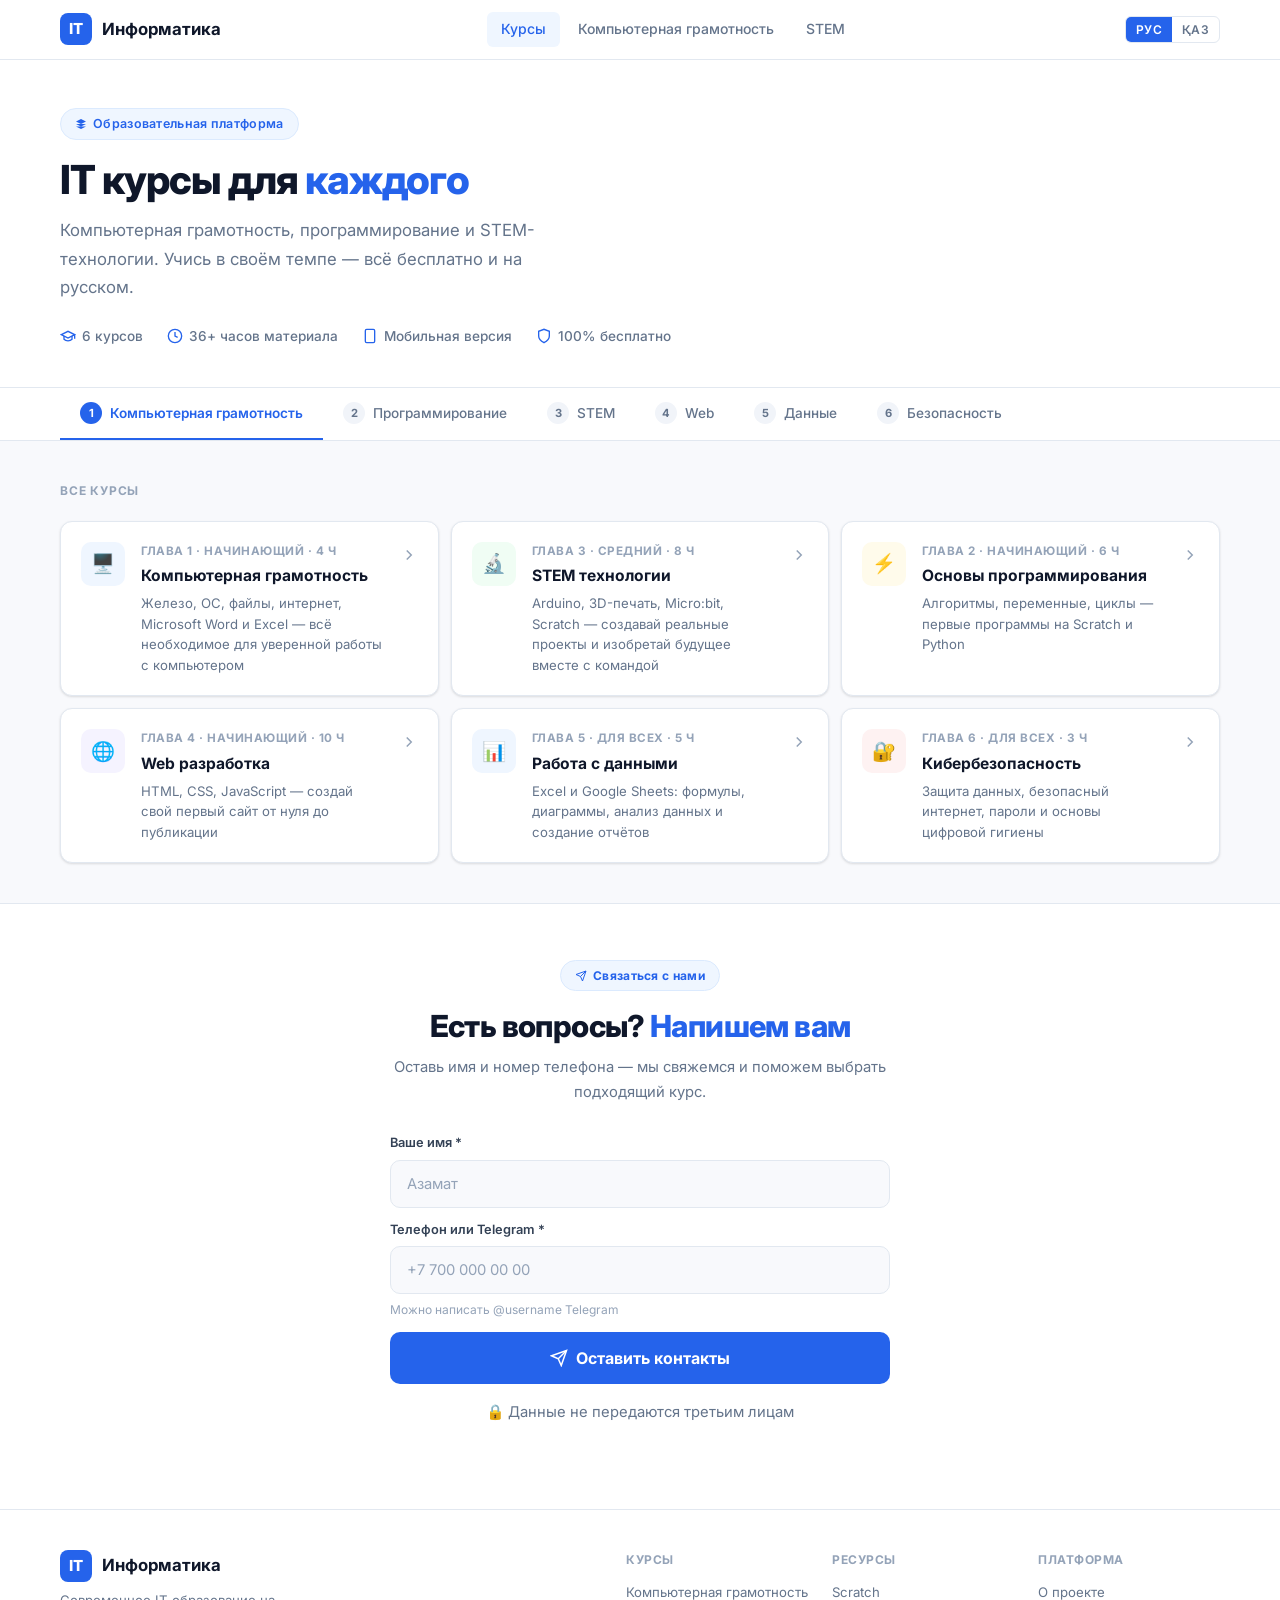
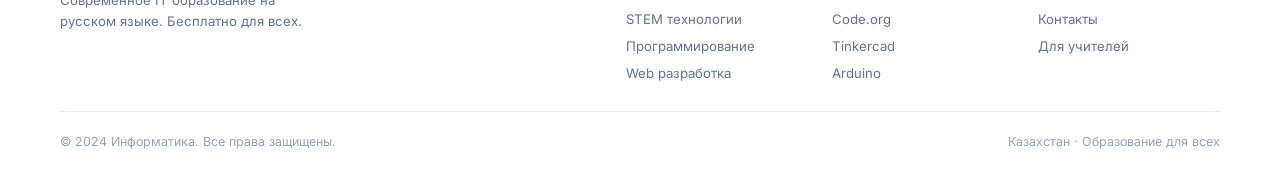
==== commit 42f5e9bc: "Add CTA contact form with Telegram bot integration - CTA form on index.html and course.html (name + " ====
--- a/index.html
+++ b/index.html
@@ -23,6 +23,70 @@
         <a href="course.html">Компьютерная грамотность</a>
         <a href="stem.html">STEM</a>
       </div>
+      <div style="display:flex;align-items:center;gap:10px;">
+        <div class="lang-switch" role="group" aria-label="Выбор языка">
+          <button class="active" aria-pressed="true">РУС</button>
+          <button aria-pressed="false">ҚАЗ</button>
+        </div>
+        <button class="nav-burger" id="navBurger" aria-label="Открыть меню" aria-expanded="false" aria-controls="mobileDrawer">
+          <span class="burger-line"></span>
+          <span class="burger-line"></span>
+          <span class="burger-line"></span>
+        </button>
+      </div>
+    </div>
+  </nav>
+
+  <!-- MOBILE OVERLAY -->
+  <div class="mobile-overlay" id="mobileOverlay" aria-hidden="true"></div>
+
+  <!-- MOBILE DRAWER -->
+  <nav class="mobile-drawer" id="mobileDrawer" aria-label="Мобильное меню" aria-hidden="true">
+    <div class="drawer-header">
+      <a href="index.html" class="nav-logo">
+        <div class="nav-logo-mark" aria-hidden="true">IT</div>
+        Информатика
+      </a>
+      <button class="drawer-close" id="drawerClose" aria-label="Закрыть меню">
+        <svg viewBox="0 0 24 24" fill="none" stroke="currentColor" stroke-width="2" aria-hidden="true"><path d="M18 6L6 18M6 6l12 12"/></svg>
+      </button>
+    </div>
+    <div class="drawer-body">
+      <p class="drawer-section-label">Навигация</p>
+      <a href="index.html" class="drawer-nav-item active">
+        <span class="drawer-nav-icon" aria-hidden="true">🏠</span>
+        Все курсы
+        <span class="drawer-nav-badge">6 курсов</span>
+      </a>
+      <div class="drawer-divider" aria-hidden="true"></div>
+      <p class="drawer-section-label">Курсы</p>
+      <a href="course.html" class="drawer-nav-item">
+        <span class="drawer-nav-icon" aria-hidden="true">🖥️</span>
+        Компьютерная грамотность
+      </a>
+      <a href="stem.html" class="drawer-nav-item">
+        <span class="drawer-nav-icon" aria-hidden="true">🔬</span>
+        STEM технологии
+      </a>
+      <a href="#" class="drawer-nav-item">
+        <span class="drawer-nav-icon" aria-hidden="true">⚡</span>
+        Программирование
+      </a>
+      <a href="#" class="drawer-nav-item">
+        <span class="drawer-nav-icon" aria-hidden="true">🌐</span>
+        Web разработка
+      </a>
+      <a href="#" class="drawer-nav-item">
+        <span class="drawer-nav-icon" aria-hidden="true">📊</span>
+        Работа с данными
+      </a>
+      <a href="#" class="drawer-nav-item">
+        <span class="drawer-nav-icon" aria-hidden="true">🔐</span>
+        Кибербезопасность
+      </a>
+    </div>
+    <div class="drawer-lang">
+      <span class="drawer-lang-label">Язык / Тіл</span>
       <div class="lang-switch" role="group" aria-label="Выбор языка">
         <button class="active" aria-pressed="true">РУС</button>
         <button aria-pressed="false">ҚАЗ</button>
@@ -165,6 +229,45 @@
       </div>
     </div>
   </div>
+
+  <!-- CTA SECTION -->
+  <section class="cta-section" aria-label="Оставить контакты">
+    <div class="cta-section-inner">
+      <div class="cta-kicker" aria-hidden="true">
+        <svg width="12" height="12" viewBox="0 0 24 24" fill="none" stroke="currentColor" stroke-width="2"><line x1="22" y1="2" x2="11" y2="13"/><polygon points="22 2 15 22 11 13 2 9 22 2"/></svg>
+        Связаться с нами
+      </div>
+      <h2>Есть вопросы? <span>Напишем вам</span></h2>
+      <p>Оставь имя и номер телефона — мы свяжемся и поможем выбрать подходящий курс.</p>
+
+      <form class="cta-form" id="ctaForm" novalidate aria-label="Форма обратной связи">
+        <div class="form-row">
+          <div class="form-group">
+            <label class="form-label" for="ctaName">Ваше имя *</label>
+            <input class="form-input" id="ctaName" type="text" placeholder="Азамат" autocomplete="given-name" required aria-required="true" aria-describedby="nameError">
+            <span class="form-error-msg" id="nameError" role="alert">Введите имя (минимум 2 символа)</span>
+          </div>
+          <div class="form-group">
+            <label class="form-label" for="ctaPhone">Телефон или Telegram *</label>
+            <input class="form-input" id="ctaPhone" type="tel" placeholder="+7 700 000 00 00" autocomplete="tel" required aria-required="true" aria-describedby="phoneError">
+            <span class="form-error-msg" id="phoneError" role="alert">Введите корректный номер</span>
+            <span class="form-hint">Можно написать @username Telegram</span>
+          </div>
+        </div>
+        <button class="btn-submit" id="ctaSubmit" type="submit">
+          <svg viewBox="0 0 24 24" fill="none" stroke="currentColor" stroke-width="2" aria-hidden="true"><line x1="22" y1="2" x2="11" y2="13"/><polygon points="22 2 15 22 11 13 2 9 22 2"/></svg>
+          Оставить контакты
+        </button>
+        <p class="form-privacy">🔒 Данные не передаются третьим лицам</p>
+      </form>
+
+      <div class="form-success" id="ctaSuccess" role="alert" aria-live="polite">
+        <div class="form-success-icon" aria-hidden="true">✓</div>
+        <h3>Заявка отправлена!</h3>
+        <p>Мы получили ваши данные и свяжемся с вами в ближайшее время.</p>
+      </div>
+    </div>
+  </section>
 
   <footer role="contentinfo">
     <div class="footer-inner">
@@ -211,5 +314,6 @@
   </button>
 
   <script src="js/main.js"></script>
+  <script src="js/telegram.js"></script>
 </body>
 </html>
--- a/css/style.css
+++ b/css/style.css
@@ -55,7 +55,7 @@
 /* ===== NAVBAR ===== */
 .navbar {
   position: sticky;
-  top: 0; z-index: 100;
+  top: 0; z-index: 200;
   background: var(--bg-white);
   border-bottom: 1px solid var(--border);
   height: 60px;
@@ -122,6 +122,164 @@
   letter-spacing: .3px;
 }
 .lang-switch button.active { background: var(--blue); color: #fff; }
+
+/* ===== HAMBURGER BUTTON ===== */
+.nav-burger {
+  display: flex;
+  flex-direction: column;
+  justify-content: center;
+  align-items: center;
+  gap: 5px;
+  width: 40px;
+  height: 40px;
+  border-radius: 10px;
+  background: none;
+  border: 1px solid var(--border);
+  cursor: pointer;
+  transition: var(--transition);
+  flex-shrink: 0;
+  padding: 0;
+}
+.nav-burger:hover { background: var(--bg-muted); border-color: var(--border-strong); }
+.nav-burger.open { background: var(--blue); border-color: var(--blue); }
+.burger-line {
+  display: block;
+  width: 18px; height: 2px;
+  background: var(--text-2);
+  border-radius: 2px;
+  transition: transform .3s ease, opacity .3s ease, width .3s ease;
+  transform-origin: center;
+}
+.nav-burger.open .burger-line { background: #fff; }
+.nav-burger.open .burger-line:nth-child(1) { transform: translateY(7px) rotate(45deg); }
+.nav-burger.open .burger-line:nth-child(2) { opacity: 0; width: 0; }
+.nav-burger.open .burger-line:nth-child(3) { transform: translateY(-7px) rotate(-45deg); }
+
+/* ===== MOBILE DRAWER ===== */
+.mobile-overlay {
+  display: none;
+  position: fixed;
+  inset: 0;
+  background: rgba(15, 23, 42, 0.5);
+  z-index: 150;
+  opacity: 0;
+  transition: opacity .3s ease;
+  backdrop-filter: blur(2px);
+}
+.mobile-overlay.show { display: block; }
+.mobile-overlay.visible { opacity: 1; }
+
+.mobile-drawer {
+  position: fixed;
+  top: 0; right: 0;
+  width: min(320px, 90vw);
+  height: 100dvh;
+  background: var(--bg-white);
+  z-index: 300;
+  transform: translateX(100%);
+  transition: transform .35s cubic-bezier(.4,0,.2,1);
+  display: flex;
+  flex-direction: column;
+  box-shadow: -8px 0 40px rgba(0,0,0,.12);
+}
+.mobile-drawer.open { transform: translateX(0); }
+
+.drawer-header {
+  display: flex;
+  align-items: center;
+  justify-content: space-between;
+  padding: 0 20px;
+  height: 60px;
+  border-bottom: 1px solid var(--border);
+  flex-shrink: 0;
+}
+.drawer-close {
+  width: 36px; height: 36px;
+  border-radius: 8px;
+  display: flex; align-items: center; justify-content: center;
+  color: var(--text-3);
+  border: 1px solid var(--border);
+  transition: var(--transition);
+  cursor: pointer;
+  background: none;
+}
+.drawer-close:hover { background: var(--bg-muted); color: var(--text); }
+.drawer-close svg { width: 18px; height: 18px; }
+
+.drawer-body {
+  flex: 1;
+  overflow-y: auto;
+  padding: 16px;
+}
+
+.drawer-section-label {
+  font-size: 0.7rem;
+  font-weight: 700;
+  color: var(--text-4);
+  text-transform: uppercase;
+  letter-spacing: .8px;
+  padding: 8px 12px 6px;
+}
+.drawer-nav-item {
+  display: flex;
+  align-items: center;
+  gap: 14px;
+  padding: 13px 14px;
+  border-radius: 10px;
+  font-size: 0.925rem;
+  font-weight: 500;
+  color: var(--text-2);
+  transition: var(--transition);
+  cursor: pointer;
+  text-decoration: none;
+  width: 100%;
+  background: none;
+  border: none;
+  text-align: left;
+  font-family: inherit;
+}
+.drawer-nav-item:hover, .drawer-nav-item.active {
+  background: var(--blue-light);
+  color: var(--blue);
+}
+.drawer-nav-item.active { font-weight: 600; }
+.drawer-nav-icon {
+  width: 36px; height: 36px;
+  border-radius: 9px;
+  display: flex; align-items: center; justify-content: center;
+  font-size: 1rem;
+  flex-shrink: 0;
+  background: var(--bg-muted);
+  transition: var(--transition);
+}
+.drawer-nav-item:hover .drawer-nav-icon,
+.drawer-nav-item.active .drawer-nav-icon { background: var(--blue-mid); }
+.drawer-nav-badge {
+  margin-left: auto;
+  font-size: 0.65rem;
+  font-weight: 700;
+  background: var(--green-light);
+  color: var(--green);
+  border: 1px solid #bbf7d0;
+  border-radius: 100px;
+  padding: 2px 8px;
+  flex-shrink: 0;
+}
+.drawer-divider { height: 1px; background: var(--border); margin: 10px 0; }
+
+.drawer-lang {
+  padding: 14px 16px;
+  display: flex;
+  align-items: center;
+  justify-content: space-between;
+  gap: 12px;
+  flex-shrink: 0;
+  border-top: 1px solid var(--border);
+}
+.drawer-lang-label { font-size: 0.825rem; font-weight: 600; color: var(--text-3); }
+.drawer-lang .lang-switch { border-radius: 8px; }
+.drawer-lang .lang-switch button { padding: 6px 14px; font-size: 0.8rem; }
+
 .nav-back {
   display: flex;
   align-items: center;
@@ -727,6 +885,143 @@
 .footer-col a { display: block; font-size: 0.825rem; color: var(--text-3); padding: 3px 0; transition: var(--transition); }
 .footer-col a:hover { color: var(--blue); }
 .footer-bottom { border-top: 1px solid var(--border); padding-top: 20px; font-size: 0.78rem; color: var(--text-4); display: flex; flex-direction: column; gap: 4px; }
+
+/* ===== CTA FORM SECTION ===== */
+.cta-section {
+  padding: 56px 0;
+  background: var(--bg-white);
+  border-top: 1px solid var(--border);
+}
+.cta-section-inner {
+  max-width: 540px;
+  margin: 0 auto;
+  padding: 0 20px;
+  text-align: center;
+}
+.cta-kicker {
+  display: inline-flex;
+  align-items: center;
+  gap: 6px;
+  background: var(--blue-light);
+  color: var(--blue);
+  border: 1px solid var(--blue-mid);
+  border-radius: 100px;
+  padding: 5px 14px;
+  font-size: 0.75rem;
+  font-weight: 700;
+  letter-spacing: .3px;
+  margin-bottom: 16px;
+}
+.cta-section h2 {
+  font-size: clamp(1.4rem, 4vw, 1.9rem);
+  font-weight: 800;
+  letter-spacing: -.02em;
+  color: var(--text);
+  margin-bottom: 10px;
+  line-height: 1.25;
+}
+.cta-section h2 span { color: var(--blue); }
+.cta-section p {
+  font-size: 0.925rem;
+  color: var(--text-3);
+  line-height: 1.7;
+  margin-bottom: 28px;
+}
+.cta-form {
+  display: flex;
+  flex-direction: column;
+  gap: 12px;
+  text-align: left;
+}
+.form-row { display: flex; flex-direction: column; gap: 12px; }
+.form-group { display: flex; flex-direction: column; gap: 6px; }
+.form-label {
+  font-size: 0.8rem;
+  font-weight: 600;
+  color: var(--text-2);
+}
+.form-input {
+  width: 100%;
+  padding: 13px 16px;
+  border: 1px solid var(--border);
+  border-radius: 10px;
+  font-size: 0.925rem;
+  font-family: var(--font);
+  color: var(--text);
+  background: var(--bg);
+  transition: var(--transition);
+  outline: none;
+  min-height: 48px;
+}
+.form-input:focus { border-color: var(--blue); background: var(--bg-white); box-shadow: 0 0 0 3px rgba(37,99,235,.1); }
+.form-input::placeholder { color: var(--text-4); }
+.form-input.error { border-color: var(--red); box-shadow: 0 0 0 3px rgba(220,38,38,.1); }
+.form-hint { font-size: 0.75rem; color: var(--text-4); }
+.form-error-msg { font-size: 0.78rem; color: var(--red); font-weight: 500; display: none; }
+.form-error-msg.show { display: block; }
+
+.btn-submit {
+  display: flex;
+  align-items: center;
+  justify-content: center;
+  gap: 8px;
+  width: 100%;
+  padding: 15px 24px;
+  background: var(--blue);
+  color: #fff;
+  border: none;
+  border-radius: 10px;
+  font-size: 1rem;
+  font-weight: 700;
+  font-family: var(--font);
+  cursor: pointer;
+  transition: var(--transition);
+  min-height: 52px;
+}
+.btn-submit:hover { background: #1d4ed8; transform: translateY(-1px); box-shadow: 0 4px 16px rgba(37,99,235,.3); }
+.btn-submit:active { transform: scale(.98); }
+.btn-submit:disabled { opacity: .6; cursor: not-allowed; transform: none; }
+.btn-submit svg { width: 18px; height: 18px; flex-shrink: 0; }
+.btn-submit .spinner {
+  width: 18px; height: 18px;
+  border: 2px solid rgba(255,255,255,.4);
+  border-top-color: #fff;
+  border-radius: 50%;
+  animation: spin .7s linear infinite;
+  flex-shrink: 0;
+}
+@keyframes spin { to { transform: rotate(360deg); } }
+
+.form-privacy {
+  text-align: center;
+  font-size: 0.73rem;
+  color: var(--text-4);
+  margin-top: 4px;
+}
+
+/* SUCCESS STATE */
+.form-success {
+  display: none;
+  flex-direction: column;
+  align-items: center;
+  gap: 12px;
+  padding: 32px 24px;
+  background: var(--green-light);
+  border: 1px solid #bbf7d0;
+  border-radius: 16px;
+  text-align: center;
+}
+.form-success.show { display: flex; }
+.form-success-icon {
+  width: 56px; height: 56px;
+  background: var(--green);
+  border-radius: 50%;
+  display: flex; align-items: center; justify-content: center;
+  color: #fff;
+  font-size: 1.5rem;
+}
+.form-success h3 { font-size: 1.1rem; font-weight: 700; color: #166534; }
+.form-success p { font-size: 0.875rem; color: #166534; opacity: .8; }
 
 /* ===== BACK TO TOP ===== */
 .back-top {
@@ -756,6 +1051,8 @@
 
 @media (min-width: 768px) {
   .nav-links { display: flex; }
+  .nav-burger { display: none; }
+  .mobile-drawer, .mobile-overlay { display: none !important; }
   .courses-grid { grid-template-columns: repeat(2, 1fr); }
   .footer-top { flex-direction: row; justify-content: space-between; }
   .footer-cols { grid-template-columns: repeat(3, 1fr); }
